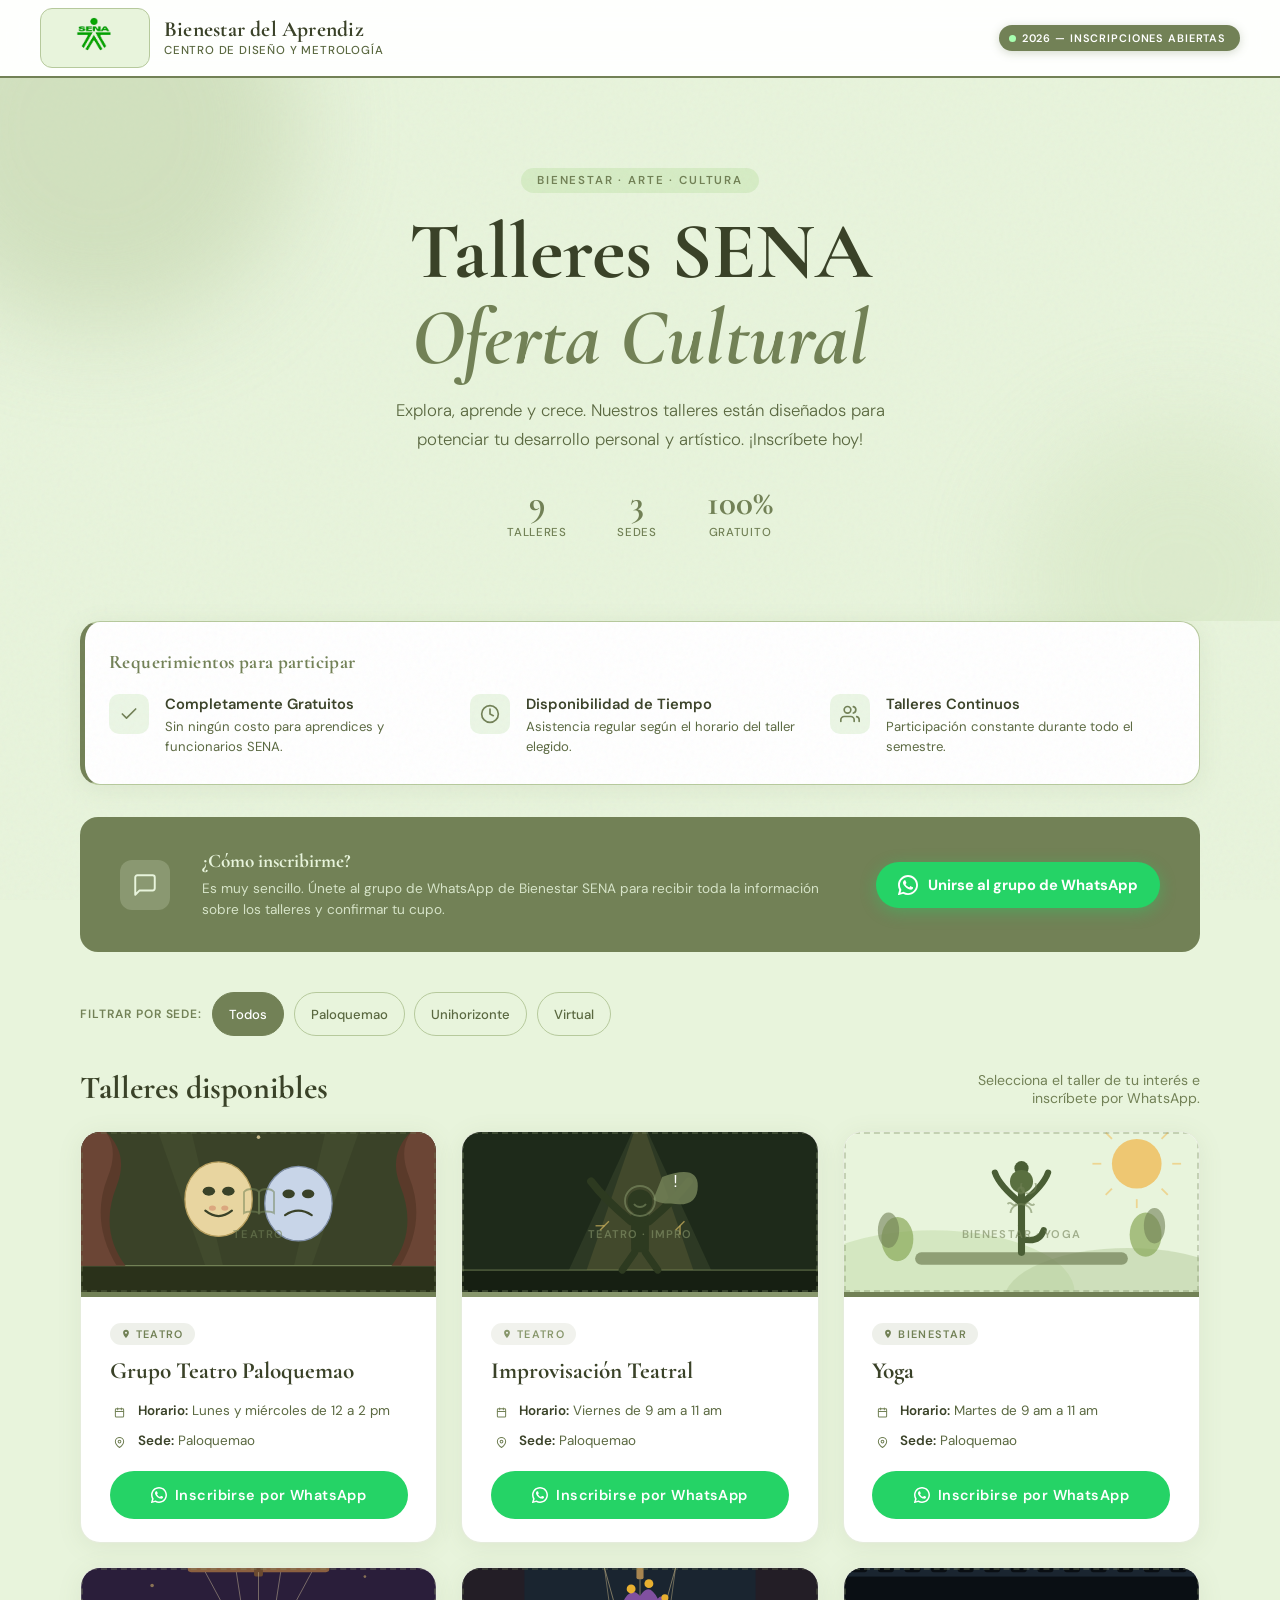
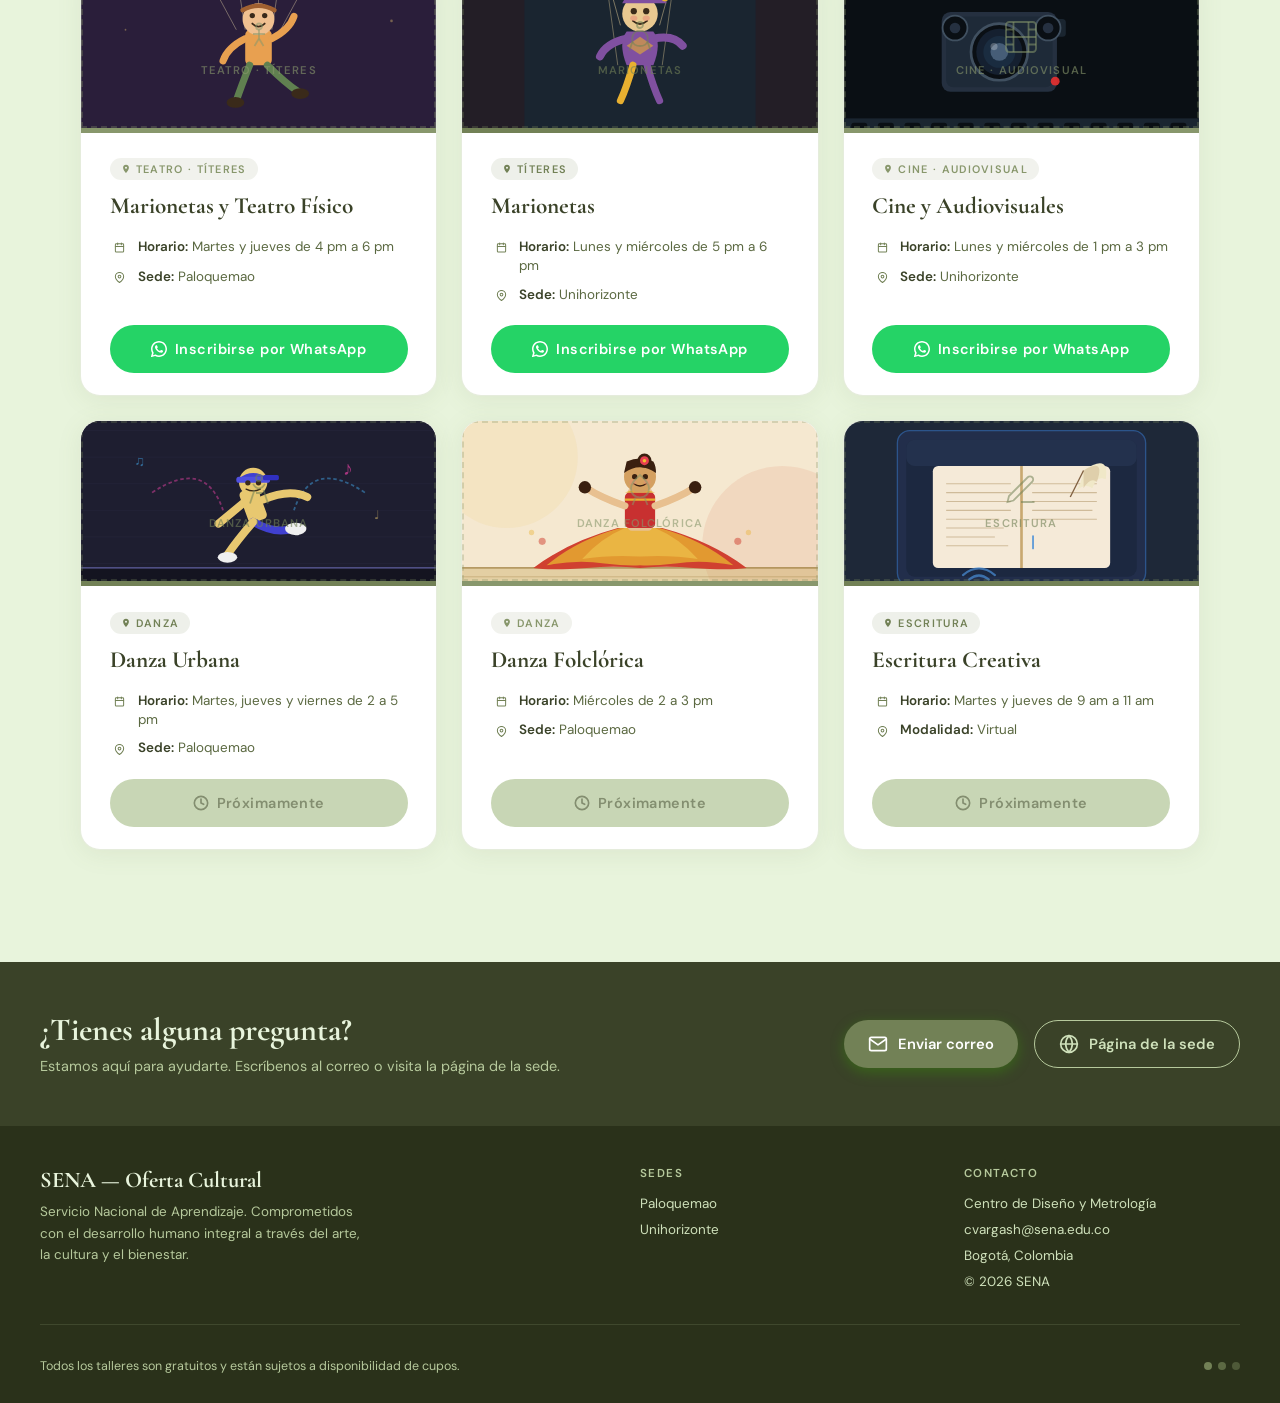
==== index.html @ ebd46719 "Renombrar a index para GitHub Pages" ====
<!DOCTYPE html>
<html lang="es">
<head>
  <meta charset="UTF-8" />
  <meta name="viewport" content="width=device-width, initial-scale=1.0" />
  <title>Talleres SENA — Oferta Cultural</title>
  <link rel="preconnect" href="https://fonts.googleapis.com" />
  <link rel="preconnect" href="https://fonts.gstatic.com" crossorigin />
  <link href="https://fonts.googleapis.com/css2?family=Cormorant+Garamond:ital,wght@0,400;0,600;0,700;1,400&family=DM+Sans:wght@300;400;500;600&display=swap" rel="stylesheet" />
  <link rel="stylesheet" href="Styless.css">
</head>
<body>

  <!-- ══════════════════════════════════════════════
       HEADER — Logo + Título institucional
       ══════════════════════════════════════════════ -->
  <header>
    <div class="header-inner">

      <!-- Marca institucional: logo + texto -->
      <div class="header-brand">
        <div class="logo-slot">
          <!-- Logo SENA: reemplaza el src con la ruta real de tu imagen -->
          <img src="/IMG/LOGOS SENA.png" alt="Logo SENA" class="logo-img" />
          <!-- Fallback si no carga la imagen -->
          <div class="logo-fallback" aria-hidden="true">
            <svg viewBox="0 0 40 40" fill="none" xmlns="http://www.w3.org/2000/svg">
              <circle cx="20" cy="20" r="18" fill="#728156" opacity="0.15"/>
              <path d="M10 26 Q15 14 20 20 Q25 26 30 14" stroke="#728156" stroke-width="2.5" stroke-linecap="round" fill="none"/>
              <circle cx="20" cy="12" r="3.5" fill="#728156"/>
            </svg>
          </div>
        </div>
        <div class="header-brand-text">
          <span class="header-brand-title">Bienestar del Aprendiz</span>
          <span class="header-brand-sub">Centro de Diseño y Metrología</span>
        </div>
      </div>

      <div class="header-badge">
        <span class="badge-dot"></span>
        2026 — Inscripciones abiertas
      </div>
    </div>
  </header>

  <!-- ══════════════════════════════════════════════
       HERO
       ══════════════════════════════════════════════ -->
  <section class="hero">
    <div class="hero-decoration a"></div>
    <div class="hero-decoration b"></div>
    <div class="hero-eyebrow">Bienestar · Arte · Cultura</div>
    <h1>Talleres SENA<br /><em>Oferta Cultural</em></h1>
    <p class="hero-sub">
      Explora, aprende y crece. Nuestros talleres están diseñados para potenciar tu desarrollo personal y artístico. ¡Inscríbete hoy!
    </p>
    <div class="hero-stats">
      <div class="hero-stat">
        <span class="num">9</span>
        <span class="label">Talleres</span>
      </div>
      <div class="hero-stat">
        <span class="num">3</span>
        <span class="label">Sedes</span>
      </div>
      <div class="hero-stat">
        <span class="num">100%</span>
        <span class="label">Gratuito</span>
      </div>
    </div>
  </section>

  <!-- ══════════════════════════════════════════════
       REQUERIMIENTOS
       ══════════════════════════════════════════════ -->
  <div class="requisitos-banner">
    <div class="requisitos-inner">
      <h3 class="requisitos-title">Requerimientos para participar</h3>
      <div class="requisitos-grid">
        <div class="requisito-item">
          <div class="requisito-icon">
            <svg viewBox="0 0 24 24" fill="none" stroke="currentColor" stroke-width="2" stroke-linecap="round" stroke-linejoin="round">
              <polyline points="20 6 9 17 4 12"/>
            </svg>
          </div>
          <div>
            <strong>Completamente Gratuitos</strong>
            <p>Sin ningún costo para aprendices y funcionarios SENA.</p>
          </div>
        </div>
        <div class="requisito-item">
          <div class="requisito-icon">
            <svg viewBox="0 0 24 24" fill="none" stroke="currentColor" stroke-width="2" stroke-linecap="round" stroke-linejoin="round">
              <circle cx="12" cy="12" r="10"/><polyline points="12 6 12 12 16 14"/>
            </svg>
          </div>
          <div>
            <strong>Disponibilidad de Tiempo</strong>
            <p>Asistencia regular según el horario del taller elegido.</p>
          </div>
        </div>
        <div class="requisito-item">
          <div class="requisito-icon">
            <svg viewBox="0 0 24 24" fill="none" stroke="currentColor" stroke-width="2" stroke-linecap="round" stroke-linejoin="round">
              <path d="M17 21v-2a4 4 0 0 0-4-4H5a4 4 0 0 0-4 4v2"/><circle cx="9" cy="7" r="4"/><path d="M23 21v-2a4 4 0 0 0-3-3.87"/><path d="M16 3.13a4 4 0 0 1 0 7.75"/>
            </svg>
          </div>
          <div>
            <strong>Talleres Continuos</strong>
            <p>Participación constante durante todo el semestre.</p>
          </div>
        </div>
      </div>
    </div>
  </div>

  <!-- ══════════════════════════════════════════════
       CÓMO INSCRIBIRSE — WhatsApp
       ══════════════════════════════════════════════ -->
  <div class="info-banner">
    <div class="info-banner-inner">
      <div class="info-banner-icon">
        <svg viewBox="0 0 24 24" fill="none" stroke="currentColor" stroke-width="1.8" stroke-linecap="round" stroke-linejoin="round">
          <path d="M21 15a2 2 0 0 1-2 2H7l-4 4V5a2 2 0 0 1 2-2h14a2 2 0 0 1 2 2z"/>
        </svg>
      </div>
      <div class="info-banner-text">
        <h3>¿Cómo inscribirme?</h3>
        <p>Es muy sencillo. Únete al grupo de WhatsApp de Bienestar SENA para recibir toda la información sobre los talleres y confirmar tu cupo.</p>
      </div>
      <a href="URL_WHATSAPP_GRUPO_AQUI"
         target="_blank"
         rel="noopener noreferrer"
         class="btn-whatsapp">
        <svg width="20" height="20" viewBox="0 0 24 24" fill="currentColor">
          <path d="M17.472 14.382c-.297-.149-1.758-.867-2.03-.967-.273-.099-.471-.148-.67.15-.197.297-.767.966-.94 1.164-.173.199-.347.223-.644.075-.297-.15-1.255-.463-2.39-1.475-.883-.788-1.48-1.761-1.653-2.059-.173-.297-.018-.458.13-.606.134-.133.298-.347.446-.52.149-.174.198-.298.298-.497.099-.198.05-.371-.025-.52-.075-.149-.669-1.612-.916-2.207-.242-.579-.487-.5-.669-.51-.173-.008-.371-.01-.57-.01-.198 0-.52.074-.792.372-.272.297-1.04 1.016-1.04 2.479 0 1.462 1.065 2.875 1.213 3.074.149.198 2.096 3.2 5.077 4.487.709.306 1.262.489 1.694.625.712.227 1.36.195 1.871.118.571-.085 1.758-.719 2.006-1.413.248-.694.248-1.289.173-1.413-.074-.124-.272-.198-.57-.347z"/>
          <path d="M12 0C5.373 0 0 5.373 0 12c0 2.127.558 4.126 1.532 5.859L.057 23.03a.75.75 0 0 0 .914.914l5.17-1.475A11.943 11.943 0 0 0 12 24c6.627 0 12-5.373 12-12S18.627 0 12 0zm0 21.75a9.713 9.713 0 0 1-4.951-1.355l-.355-.212-3.677 1.05 1.068-3.565-.232-.367A9.718 9.718 0 0 1 2.25 12C2.25 6.615 6.615 2.25 12 2.25S21.75 6.615 21.75 12 17.385 21.75 12 21.75z"/>
        </svg>
        Unirse al grupo de WhatsApp
      </a>
    </div>
  </div>

  <!-- ══════════════════════════════════════════════
       FILTROS — Solo 2 sedes
       ══════════════════════════════════════════════ -->
  <div class="filter-bar">
    <span class="filter-label">Filtrar por sede:</span>
    <button class="filter-btn active" data-filter="all">Todos</button>
    <button class="filter-btn" data-filter="paloquemao">Paloquemao</button>
    <button class="filter-btn" data-filter="unihorizonte">Unihorizonte</button>
    <button class="filter-btn" data-filter="virtual">Virtual</button>
  </div>

  <!-- ══════════════════════════════════════════════
       ENCABEZADO SECCIÓN
       ══════════════════════════════════════════════ -->
  <div class="section-header">
    <h2>Talleres disponibles</h2>
    <p>Selecciona el taller de tu interés e inscríbete por WhatsApp.</p>
  </div>

  <!-- ══════════════════════════════════════════════
       TARJETAS DE TALLERES
       ══════════════════════════════════════════════ -->
  <main class="main-content">
    <div class="cards-grid" id="cardsGrid">

      <!-- ── Card 1: Grupo Teatro Paloquemao ── -->
      <article class="card" data-sede="paloquemao" style="--card-color: #728156">
        <div class="card-image-slot">
          <img src="[data-uri]" alt="Teatro Paloquemao" class="card-img" />
          <!-- Reemplaza src="" con la ruta de tu imagen alusiva al teatro -->
          <div class="card-image-placeholder">
            <svg viewBox="0 0 24 24" fill="none" stroke="currentColor" stroke-width="1.5"><path d="M2 6s1.5-2 5-2 5 2 5 2v14s-1.5-1-5-1-5 1-5 1V6z"/><path d="M12 6s1.5-2 5-2 5 2 5 2v14s-1.5-1-5-1-5 1-5 1V6z"/></svg>
            <span>Teatro</span>
          </div>
        </div>
        <div class="card-accent"></div>
        <div class="card-body">
          <div class="card-category">
            <svg width="10" height="10" viewBox="0 0 24 24" fill="currentColor"><path d="M12 2C8 2 5 5 5 9c0 5 7 13 7 13s7-8 7-13c0-4-3-7-7-7zm0 9.5a2.5 2.5 0 1 1 0-5 2.5 2.5 0 0 1 0 5z"/></svg>
            Teatro
          </div>
          <h2>Grupo Teatro Paloquemao</h2>
          <div class="card-meta">
            <div class="meta-row">
              <div class="meta-icon"><svg viewBox="0 0 24 24"><rect x="3" y="4" width="18" height="18" rx="2"/><line x1="16" y1="2" x2="16" y2="6"/><line x1="8" y1="2" x2="8" y2="6"/><line x1="3" y1="10" x2="21" y2="10"/></svg></div>
              <span><span class="meta-label">Horario:</span>Lunes y miércoles de 12 a 2 pm</span>
            </div>
            <div class="meta-row">
              <div class="meta-icon"><svg viewBox="0 0 24 24"><path d="M21 10c0 7-9 13-9 13S3 17 3 10a9 9 0 0 1 18 0z"/><circle cx="12" cy="10" r="3"/></svg></div>
              <span><span class="meta-label">Sede:</span>Paloquemao</span>
            </div>
          </div>
          <a href="https://chat.whatsapp.com/JlCkML2D0o8ESwYIMf7yhe?mode=gi_t" target="_blank" rel="noopener noreferrer" class="btn-inscripcion btn-wa">
            <svg width="16" height="16" viewBox="0 0 24 24" fill="currentColor"><path d="M17.472 14.382c-.297-.149-1.758-.867-2.03-.967-.273-.099-.471-.148-.67.15-.197.297-.767.966-.94 1.164-.173.199-.347.223-.644.075-.297-.15-1.255-.463-2.39-1.475-.883-.788-1.48-1.761-1.653-2.059-.173-.297-.018-.458.13-.606.134-.133.298-.347.446-.52.149-.174.198-.298.298-.497.099-.198.05-.371-.025-.52-.075-.149-.669-1.612-.916-2.207-.242-.579-.487-.5-.669-.51-.173-.008-.371-.01-.57-.01-.198 0-.52.074-.792.372-.272.297-1.04 1.016-1.04 2.479 0 1.462 1.065 2.875 1.213 3.074.149.198 2.096 3.2 5.077 4.487.709.306 1.262.489 1.694.625.712.227 1.36.195 1.871.118.571-.085 1.758-.719 2.006-1.413.248-.694.248-1.289.173-1.413-.074-.124-.272-.198-.57-.347z"/><path d="M12 0C5.373 0 0 5.373 0 12c0 2.127.558 4.126 1.532 5.859L.057 23.03a.75.75 0 0 0 .914.914l5.17-1.475A11.943 11.943 0 0 0 12 24c6.627 0 12-5.373 12-12S18.627 0 12 0zm0 21.75a9.713 9.713 0 0 1-4.951-1.355l-.355-.212-3.677 1.05 1.068-3.565-.232-.367A9.718 9.718 0 0 1 2.25 12C2.25 6.615 6.615 2.25 12 2.25S21.75 6.615 21.75 12 17.385 21.75 12 21.75z"/></svg>
            Inscribirse por WhatsApp
          </a>
        </div>
      </article>

      <!-- ── Card 2: Improvisación Teatral ── -->
      <article class="card" data-sede="paloquemao" style="--card-color: #88976C">
        <div class="card-image-slot">
          <img src="[data-uri]" alt="Improvisación Teatral" class="card-img" />
          <div class="card-image-placeholder">
            <svg viewBox="0 0 24 24" fill="none" stroke="currentColor" stroke-width="1.5"><circle cx="12" cy="12" r="10"/><path d="M8 14s1.5 2 4 2 4-2 4-2"/><line x1="9" y1="9" x2="9.01" y2="9"/><line x1="15" y1="9" x2="15.01" y2="9"/></svg>
            <span>Teatro · Impro</span>
          </div>
        </div>
        <div class="card-accent"></div>
        <div class="card-body">
          <div class="card-category">
            <svg width="10" height="10" viewBox="0 0 24 24" fill="currentColor"><path d="M12 2C8 2 5 5 5 9c0 5 7 13 7 13s7-8 7-13c0-4-3-7-7-7zm0 9.5a2.5 2.5 0 1 1 0-5 2.5 2.5 0 0 1 0 5z"/></svg>
            Teatro
          </div>
          <h2>Improvisación Teatral</h2>
          <div class="card-meta">
            <div class="meta-row">
              <div class="meta-icon"><svg viewBox="0 0 24 24"><rect x="3" y="4" width="18" height="18" rx="2"/><line x1="16" y1="2" x2="16" y2="6"/><line x1="8" y1="2" x2="8" y2="6"/><line x1="3" y1="10" x2="21" y2="10"/></svg></div>
              <span><span class="meta-label">Horario:</span>Viernes de 9 am a 11 am</span>
            </div>
            <div class="meta-row">
              <div class="meta-icon"><svg viewBox="0 0 24 24"><path d="M21 10c0 7-9 13-9 13S3 17 3 10a9 9 0 0 1 18 0z"/><circle cx="12" cy="10" r="3"/></svg></div>
              <span><span class="meta-label">Sede:</span>Paloquemao</span>
            </div>
          </div>
          <a href="https://chat.whatsapp.com/LcFBjaaHYuKAzRbaDB5GQq?mode=gi_t" target="_blank" rel="noopener noreferrer" class="btn-inscripcion btn-wa">
            <svg width="16" height="16" viewBox="0 0 24 24" fill="currentColor"><path d="M17.472 14.382c-.297-.149-1.758-.867-2.03-.967-.273-.099-.471-.148-.67.15-.197.297-.767.966-.94 1.164-.173.199-.347.223-.644.075-.297-.15-1.255-.463-2.39-1.475-.883-.788-1.48-1.761-1.653-2.059-.173-.297-.018-.458.13-.606.134-.133.298-.347.446-.52.149-.174.198-.298.298-.497.099-.198.05-.371-.025-.52-.075-.149-.669-1.612-.916-2.207-.242-.579-.487-.5-.669-.51-.173-.008-.371-.01-.57-.01-.198 0-.52.074-.792.372-.272.297-1.04 1.016-1.04 2.479 0 1.462 1.065 2.875 1.213 3.074.149.198 2.096 3.2 5.077 4.487.709.306 1.262.489 1.694.625.712.227 1.36.195 1.871.118.571-.085 1.758-.719 2.006-1.413.248-.694.248-1.289.173-1.413-.074-.124-.272-.198-.57-.347z"/><path d="M12 0C5.373 0 0 5.373 0 12c0 2.127.558 4.126 1.532 5.859L.057 23.03a.75.75 0 0 0 .914.914l5.17-1.475A11.943 11.943 0 0 0 12 24c6.627 0 12-5.373 12-12S18.627 0 12 0zm0 21.75a9.713 9.713 0 0 1-4.951-1.355l-.355-.212-3.677 1.05 1.068-3.565-.232-.367A9.718 9.718 0 0 1 2.25 12C2.25 6.615 6.615 2.25 12 2.25S21.75 6.615 21.75 12 17.385 21.75 12 21.75z"/></svg>
            Inscribirse por WhatsApp
          </a>
        </div>
      </article>

      <!-- ── Card 3: Yoga ── -->
      <article class="card" data-sede="paloquemao" style="--card-color: #728156">
        <div class="card-image-slot">
          <img src="[data-uri]" alt="Yoga" class="card-img" />
          <div class="card-image-placeholder">
            <svg viewBox="0 0 24 24" fill="none" stroke="currentColor" stroke-width="1.5"><path d="M12 2a5 5 0 1 0 0-0.001"/><circle cx="12" cy="5" r="2"/><path d="M5 20c0-3 3-6 7-6s7 3 7 6"/><path d="M3 14c1-1 2-1 3 0s2 1 3 0"/><path d="M15 14c1-1 2-1 3 0s2 1 3 0"/></svg>
            <span>Bienestar · Yoga</span>
          </div>
        </div>
        <div class="card-accent"></div>
        <div class="card-body">
          <div class="card-category">
            <svg width="10" height="10" viewBox="0 0 24 24" fill="currentColor"><path d="M12 2C8 2 5 5 5 9c0 5 7 13 7 13s7-8 7-13c0-4-3-7-7-7zm0 9.5a2.5 2.5 0 1 1 0-5 2.5 2.5 0 0 1 0 5z"/></svg>
            Bienestar
          </div>
          <h2>Yoga</h2>
          <div class="card-meta">
            <div class="meta-row">
              <div class="meta-icon"><svg viewBox="0 0 24 24"><rect x="3" y="4" width="18" height="18" rx="2"/><line x1="16" y1="2" x2="16" y2="6"/><line x1="8" y1="2" x2="8" y2="6"/><line x1="3" y1="10" x2="21" y2="10"/></svg></div>
              <span><span class="meta-label">Horario:</span>Martes de 9 am a 11 am</span>
            </div>
            <div class="meta-row">
              <div class="meta-icon"><svg viewBox="0 0 24 24"><path d="M21 10c0 7-9 13-9 13S3 17 3 10a9 9 0 0 1 18 0z"/><circle cx="12" cy="10" r="3"/></svg></div>
              <span><span class="meta-label">Sede:</span>Paloquemao</span>
            </div>
          </div>
          <a href="https://chat.whatsapp.com/L3aNUCYH1X59o9L7ZJhO9Q?mode=gi_t" target="_blank" rel="noopener noreferrer" class="btn-inscripcion btn-wa">
            <svg width="16" height="16" viewBox="0 0 24 24" fill="currentColor"><path d="M17.472 14.382c-.297-.149-1.758-.867-2.03-.967-.273-.099-.471-.148-.67.15-.197.297-.767.966-.94 1.164-.173.199-.347.223-.644.075-.297-.15-1.255-.463-2.39-1.475-.883-.788-1.48-1.761-1.653-2.059-.173-.297-.018-.458.13-.606.134-.133.298-.347.446-.52.149-.174.198-.298.298-.497.099-.198.05-.371-.025-.52-.075-.149-.669-1.612-.916-2.207-.242-.579-.487-.5-.669-.51-.173-.008-.371-.01-.57-.01-.198 0-.52.074-.792.372-.272.297-1.04 1.016-1.04 2.479 0 1.462 1.065 2.875 1.213 3.074.149.198 2.096 3.2 5.077 4.487.709.306 1.262.489 1.694.625.712.227 1.36.195 1.871.118.571-.085 1.758-.719 2.006-1.413.248-.694.248-1.289.173-1.413-.074-.124-.272-.198-.57-.347z"/><path d="M12 0C5.373 0 0 5.373 0 12c0 2.127.558 4.126 1.532 5.859L.057 23.03a.75.75 0 0 0 .914.914l5.17-1.475A11.943 11.943 0 0 0 12 24c6.627 0 12-5.373 12-12S18.627 0 12 0zm0 21.75a9.713 9.713 0 0 1-4.951-1.355l-.355-.212-3.677 1.05 1.068-3.565-.232-.367A9.718 9.718 0 0 1 2.25 12C2.25 6.615 6.615 2.25 12 2.25S21.75 6.615 21.75 12 17.385 21.75 12 21.75z"/></svg>
            Inscribirse por WhatsApp
          </a>
        </div>
      </article>

      <!-- ── Card 4: Marionetas y Teatro Físico ── -->
      <article class="card" data-sede="paloquemao" style="--card-color: #88976C">
        <div class="card-image-slot">
          <img src="[data-uri]" alt="Marionetas y Teatro Físico" class="card-img" />
          <div class="card-image-placeholder">
            <svg viewBox="0 0 24 24" fill="none" stroke="currentColor" stroke-width="1.5"><circle cx="12" cy="5" r="2"/><line x1="12" y1="7" x2="12" y2="13"/><line x1="8" y1="10" x2="16" y2="10"/><line x1="12" y1="13" x2="9" y2="18"/><line x1="12" y1="13" x2="15" y2="18"/></svg>
            <span>Teatro · Títeres</span>
          </div>
        </div>
        <div class="card-accent"></div>
        <div class="card-body">
          <div class="card-category">
            <svg width="10" height="10" viewBox="0 0 24 24" fill="currentColor"><path d="M12 2C8 2 5 5 5 9c0 5 7 13 7 13s7-8 7-13c0-4-3-7-7-7zm0 9.5a2.5 2.5 0 1 1 0-5 2.5 2.5 0 0 1 0 5z"/></svg>
            Teatro · Títeres
          </div>
          <h2>Marionetas y Teatro Físico</h2>
          <div class="card-meta">
            <div class="meta-row">
              <div class="meta-icon"><svg viewBox="0 0 24 24"><rect x="3" y="4" width="18" height="18" rx="2"/><line x1="16" y1="2" x2="16" y2="6"/><line x1="8" y1="2" x2="8" y2="6"/><line x1="3" y1="10" x2="21" y2="10"/></svg></div>
              <span><span class="meta-label">Horario:</span>Martes y jueves de 4 pm a 6 pm</span>
            </div>
            <div class="meta-row">
              <div class="meta-icon"><svg viewBox="0 0 24 24"><path d="M21 10c0 7-9 13-9 13S3 17 3 10a9 9 0 0 1 18 0z"/><circle cx="12" cy="10" r="3"/></svg></div>
              <span><span class="meta-label">Sede:</span>Paloquemao</span>
            </div>
          </div>
          <a href="https://chat.whatsapp.com/Bjo0dRyTV6SGrJjRtiS3H3?mode=gi_t" target="_blank" rel="noopener noreferrer" class="btn-inscripcion btn-wa">
            <svg width="16" height="16" viewBox="0 0 24 24" fill="currentColor"><path d="M17.472 14.382c-.297-.149-1.758-.867-2.03-.967-.273-.099-.471-.148-.67.15-.197.297-.767.966-.94 1.164-.173.199-.347.223-.644.075-.297-.15-1.255-.463-2.39-1.475-.883-.788-1.48-1.761-1.653-2.059-.173-.297-.018-.458.13-.606.134-.133.298-.347.446-.52.149-.174.198-.298.298-.497.099-.198.05-.371-.025-.52-.075-.149-.669-1.612-.916-2.207-.242-.579-.487-.5-.669-.51-.173-.008-.371-.01-.57-.01-.198 0-.52.074-.792.372-.272.297-1.04 1.016-1.04 2.479 0 1.462 1.065 2.875 1.213 3.074.149.198 2.096 3.2 5.077 4.487.709.306 1.262.489 1.694.625.712.227 1.36.195 1.871.118.571-.085 1.758-.719 2.006-1.413.248-.694.248-1.289.173-1.413-.074-.124-.272-.198-.57-.347z"/><path d="M12 0C5.373 0 0 5.373 0 12c0 2.127.558 4.126 1.532 5.859L.057 23.03a.75.75 0 0 0 .914.914l5.17-1.475A11.943 11.943 0 0 0 12 24c6.627 0 12-5.373 12-12S18.627 0 12 0zm0 21.75a9.713 9.713 0 0 1-4.951-1.355l-.355-.212-3.677 1.05 1.068-3.565-.232-.367A9.718 9.718 0 0 1 2.25 12C2.25 6.615 6.615 2.25 12 2.25S21.75 6.615 21.75 12 17.385 21.75 12 21.75z"/></svg>
            Inscribirse por WhatsApp
          </a>
        </div>
      </article>

      <!-- ── Card 5: Marionetas ── -->
      <article class="card" data-sede="unihorizonte" style="--card-color: #728156">
        <div class="card-image-slot">
          <img src="[data-uri]" alt="Marionetas" class="card-img" />
          <div class="card-image-placeholder">
            <svg viewBox="0 0 24 24" fill="none" stroke="currentColor" stroke-width="1.5"><circle cx="12" cy="4" r="2"/><path d="M10 8 Q6 10 7 15 Q8 18 12 18 Q16 18 17 15 Q18 10 14 8 Z"/><line x1="7" y1="15" x2="5" y2="21"/><line x1="17" y1="15" x2="19" y2="21"/></svg>
            <span>Marionetas</span>
          </div>
        </div>
        <div class="card-accent"></div>
        <div class="card-body">
          <div class="card-category">
            <svg width="10" height="10" viewBox="0 0 24 24" fill="currentColor"><path d="M12 2C8 2 5 5 5 9c0 5 7 13 7 13s7-8 7-13c0-4-3-7-7-7zm0 9.5a2.5 2.5 0 1 1 0-5 2.5 2.5 0 0 1 0 5z"/></svg>
            Títeres
          </div>
          <h2>Marionetas</h2>
          <div class="card-meta">
            <div class="meta-row">
              <div class="meta-icon"><svg viewBox="0 0 24 24"><rect x="3" y="4" width="18" height="18" rx="2"/><line x1="16" y1="2" x2="16" y2="6"/><line x1="8" y1="2" x2="8" y2="6"/><line x1="3" y1="10" x2="21" y2="10"/></svg></div>
              <span><span class="meta-label">Horario:</span>Lunes y miércoles de 5 pm a 6 pm</span>
            </div>
            <div class="meta-row">
              <div class="meta-icon"><svg viewBox="0 0 24 24"><path d="M21 10c0 7-9 13-9 13S3 17 3 10a9 9 0 0 1 18 0z"/><circle cx="12" cy="10" r="3"/></svg></div>
              <span><span class="meta-label">Sede:</span>Unihorizonte</span>
            </div>
          </div>
          <a href="https://chat.whatsapp.com/G9GgIQqdK1IIKQjaa1cJ1Z?mode=gi_t" target="_blank" rel="noopener noreferrer" class="btn-inscripcion btn-wa">
            <svg width="16" height="16" viewBox="0 0 24 24" fill="currentColor"><path d="M17.472 14.382c-.297-.149-1.758-.867-2.03-.967-.273-.099-.471-.148-.67.15-.197.297-.767.966-.94 1.164-.173.199-.347.223-.644.075-.297-.15-1.255-.463-2.39-1.475-.883-.788-1.48-1.761-1.653-2.059-.173-.297-.018-.458.13-.606.134-.133.298-.347.446-.52.149-.174.198-.298.298-.497.099-.198.05-.371-.025-.52-.075-.149-.669-1.612-.916-2.207-.242-.579-.487-.5-.669-.51-.173-.008-.371-.01-.57-.01-.198 0-.52.074-.792.372-.272.297-1.04 1.016-1.04 2.479 0 1.462 1.065 2.875 1.213 3.074.149.198 2.096 3.2 5.077 4.487.709.306 1.262.489 1.694.625.712.227 1.36.195 1.871.118.571-.085 1.758-.719 2.006-1.413.248-.694.248-1.289.173-1.413-.074-.124-.272-.198-.57-.347z"/><path d="M12 0C5.373 0 0 5.373 0 12c0 2.127.558 4.126 1.532 5.859L.057 23.03a.75.75 0 0 0 .914.914l5.17-1.475A11.943 11.943 0 0 0 12 24c6.627 0 12-5.373 12-12S18.627 0 12 0zm0 21.75a9.713 9.713 0 0 1-4.951-1.355l-.355-.212-3.677 1.05 1.068-3.565-.232-.367A9.718 9.718 0 0 1 2.25 12C2.25 6.615 6.615 2.25 12 2.25S21.75 6.615 21.75 12 17.385 21.75 12 21.75z"/></svg>
            Inscribirse por WhatsApp
          </a>
        </div>
      </article>

      <!-- ── Card 6: Cine y Audiovisuales ── -->
      <article class="card" data-sede="unihorizonte" style="--card-color: #88976C">
        <div class="card-image-slot">
          <img src="[data-uri]" alt="Cine y Audiovisuales" class="card-img" />
          <div class="card-image-placeholder">
            <svg viewBox="0 0 24 24" fill="none" stroke="currentColor" stroke-width="1.5"><rect x="2" y="2" width="20" height="20" rx="2.18"/><line x1="7" y1="2" x2="7" y2="22"/><line x1="17" y1="2" x2="17" y2="22"/><line x1="2" y1="12" x2="22" y2="12"/><line x1="2" y1="7" x2="7" y2="7"/><line x1="2" y1="17" x2="7" y2="17"/><line x1="17" y1="17" x2="22" y2="17"/><line x1="17" y1="7" x2="22" y2="7"/></svg>
            <span>Cine · Audiovisual</span>
          </div>
        </div>
        <div class="card-accent"></div>
        <div class="card-body">
          <div class="card-category">
            <svg width="10" height="10" viewBox="0 0 24 24" fill="currentColor"><path d="M12 2C8 2 5 5 5 9c0 5 7 13 7 13s7-8 7-13c0-4-3-7-7-7zm0 9.5a2.5 2.5 0 1 1 0-5 2.5 2.5 0 0 1 0 5z"/></svg>
            Cine · Audiovisual
          </div>
          <h2>Cine y Audiovisuales</h2>
          <div class="card-meta">
            <div class="meta-row">
              <div class="meta-icon"><svg viewBox="0 0 24 24"><rect x="3" y="4" width="18" height="18" rx="2"/><line x1="16" y1="2" x2="16" y2="6"/><line x1="8" y1="2" x2="8" y2="6"/><line x1="3" y1="10" x2="21" y2="10"/></svg></div>
              <span><span class="meta-label">Horario:</span>Lunes y miércoles de 1 pm a 3 pm</span>
            </div>
            <div class="meta-row">
              <div class="meta-icon"><svg viewBox="0 0 24 24"><path d="M21 10c0 7-9 13-9 13S3 17 3 10a9 9 0 0 1 18 0z"/><circle cx="12" cy="10" r="3"/></svg></div>
              <span><span class="meta-label">Sede:</span>Unihorizonte</span>
            </div>
          </div>
          <a href="https://chat.whatsapp.com/LLZ66wgDsi6Boo2Jr4Zyiq?mode=gi_t" target="_blank" rel="noopener noreferrer" class="btn-inscripcion btn-wa">
            <svg width="16" height="16" viewBox="0 0 24 24" fill="currentColor"><path d="M17.472 14.382c-.297-.149-1.758-.867-2.03-.967-.273-.099-.471-.148-.67.15-.197.297-.767.966-.94 1.164-.173.199-.347.223-.644.075-.297-.15-1.255-.463-2.39-1.475-.883-.788-1.48-1.761-1.653-2.059-.173-.297-.018-.458.13-.606.134-.133.298-.347.446-.52.149-.174.198-.298.298-.497.099-.198.05-.371-.025-.52-.075-.149-.669-1.612-.916-2.207-.242-.579-.487-.5-.669-.51-.173-.008-.371-.01-.57-.01-.198 0-.52.074-.792.372-.272.297-1.04 1.016-1.04 2.479 0 1.462 1.065 2.875 1.213 3.074.149.198 2.096 3.2 5.077 4.487.709.306 1.262.489 1.694.625.712.227 1.36.195 1.871.118.571-.085 1.758-.719 2.006-1.413.248-.694.248-1.289.173-1.413-.074-.124-.272-.198-.57-.347z"/><path d="M12 0C5.373 0 0 5.373 0 12c0 2.127.558 4.126 1.532 5.859L.057 23.03a.75.75 0 0 0 .914.914l5.17-1.475A11.943 11.943 0 0 0 12 24c6.627 0 12-5.373 12-12S18.627 0 12 0zm0 21.75a9.713 9.713 0 0 1-4.951-1.355l-.355-.212-3.677 1.05 1.068-3.565-.232-.367A9.718 9.718 0 0 1 2.25 12C2.25 6.615 6.615 2.25 12 2.25S21.75 6.615 21.75 12 17.385 21.75 12 21.75z"/></svg>
            Inscribirse por WhatsApp
          </a>
        </div>
      </article>

      <!-- ── Card 7: Danza Urbana ── -->
      <article class="card" data-sede="paloquemao" style="--card-color: #728156">
        <div class="card-image-slot">
          <img src="[data-uri]" alt="Danza Urbana" class="card-img" />
          <div class="card-image-placeholder">
            <svg viewBox="0 0 24 24" fill="none" stroke="currentColor" stroke-width="1.5"><circle cx="12" cy="4" r="2"/><path d="M9 12 L6 21"/><path d="M15 12 L18 21"/><path d="M8 8 Q12 14 16 8"/><path d="M10 14 L14 14"/></svg>
            <span>Danza Urbana</span>
          </div>
        </div>
        <div class="card-accent"></div>
        <div class="card-body">
          <div class="card-category">
            <svg width="10" height="10" viewBox="0 0 24 24" fill="currentColor"><path d="M12 2C8 2 5 5 5 9c0 5 7 13 7 13s7-8 7-13c0-4-3-7-7-7zm0 9.5a2.5 2.5 0 1 1 0-5 2.5 2.5 0 0 1 0 5z"/></svg>
            Danza
          </div>
          <h2>Danza Urbana</h2>
          <div class="card-meta">
            <div class="meta-row">
              <div class="meta-icon"><svg viewBox="0 0 24 24"><rect x="3" y="4" width="18" height="18" rx="2"/><line x1="16" y1="2" x2="16" y2="6"/><line x1="8" y1="2" x2="8" y2="6"/><line x1="3" y1="10" x2="21" y2="10"/></svg></div>
              <span><span class="meta-label">Horario:</span>Martes, jueves y viernes de 2 a 5 pm</span>
            </div>
            <div class="meta-row">
              <div class="meta-icon"><svg viewBox="0 0 24 24"><path d="M21 10c0 7-9 13-9 13S3 17 3 10a9 9 0 0 1 18 0z"/><circle cx="12" cy="10" r="3"/></svg></div>
              <span><span class="meta-label">Sede:</span>Paloquemao</span>
            </div>
          </div>
          <button class="btn-inscripcion btn-pending" disabled>
            <svg width="16" height="16" viewBox="0 0 24 24" fill="none" stroke="currentColor" stroke-width="2.5" stroke-linecap="round" stroke-linejoin="round"><circle cx="12" cy="12" r="10"/><polyline points="12 6 12 12 16 14"/></svg>
            Próximamente
          </button>
        </div>
      </article>

      <!-- ── Card 8: Danza Folclórica ── -->
      <article class="card" data-sede="paloquemao" style="--card-color: #88976C">
        <div class="card-image-slot">
          <img src="[data-uri]" alt="Danza Folclórica" class="card-img" />
          <div class="card-image-placeholder">
            <svg viewBox="0 0 24 24" fill="none" stroke="currentColor" stroke-width="1.5"><path d="M12 2 C9 5 6 7 6 11 C6 15 9 17 12 17 C15 17 18 15 18 11 C18 7 15 5 12 2 Z"/><path d="M9 17 L7 22"/><path d="M15 17 L17 22"/></svg>
            <span>Danza Folclórica</span>
          </div>
        </div>
        <div class="card-accent"></div>
        <div class="card-body">
          <div class="card-category">
            <svg width="10" height="10" viewBox="0 0 24 24" fill="currentColor"><path d="M12 2C8 2 5 5 5 9c0 5 7 13 7 13s7-8 7-13c0-4-3-7-7-7zm0 9.5a2.5 2.5 0 1 1 0-5 2.5 2.5 0 0 1 0 5z"/></svg>
            Danza
          </div>
          <h2>Danza Folclórica</h2>
          <div class="card-meta">
            <div class="meta-row">
              <div class="meta-icon"><svg viewBox="0 0 24 24"><rect x="3" y="4" width="18" height="18" rx="2"/><line x1="16" y1="2" x2="16" y2="6"/><line x1="8" y1="2" x2="8" y2="6"/><line x1="3" y1="10" x2="21" y2="10"/></svg></div>
              <span><span class="meta-label">Horario:</span>Miércoles de 2 a 3 pm</span>
            </div>
            <div class="meta-row">
              <div class="meta-icon"><svg viewBox="0 0 24 24"><path d="M21 10c0 7-9 13-9 13S3 17 3 10a9 9 0 0 1 18 0z"/><circle cx="12" cy="10" r="3"/></svg></div>
              <span><span class="meta-label">Sede:</span>Paloquemao</span>
            </div>
          </div>
          <button class="btn-inscripcion btn-pending" disabled>
            <svg width="16" height="16" viewBox="0 0 24 24" fill="none" stroke="currentColor" stroke-width="2.5" stroke-linecap="round" stroke-linejoin="round"><circle cx="12" cy="12" r="10"/><polyline points="12 6 12 12 16 14"/></svg>
            Próximamente
          </button>
        </div>
      </article>

            <!-- ── Card 9: Escritura Creativa ── -->
      <article class="card" data-sede="virtual" style="--card-color: #728156">
        <div class="card-image-slot">
          <img src="[data-uri]" alt="Escritura Creativa" class="card-img" />
          <div class="card-image-placeholder">
            <svg viewBox="0 0 24 24" fill="none" stroke="currentColor" stroke-width="1.5"><path d="M12 20h9"/><path d="M16.5 3.5a2.121 2.121 0 0 1 3 3L7 19l-4 1 1-4L16.5 3.5z"/></svg>
            <span>Escritura</span>
          </div>
        </div>
        <div class="card-accent"></div>
        <div class="card-body">
          <div class="card-category">
            <svg width="10" height="10" viewBox="0 0 24 24" fill="currentColor"><path d="M12 2C8 2 5 5 5 9c0 5 7 13 7 13s7-8 7-13c0-4-3-7-7-7zm0 9.5a2.5 2.5 0 1 1 0-5 2.5 2.5 0 0 1 0 5z"/></svg>
            Escritura
          </div>
          <h2>Escritura Creativa</h2>
          <div class="card-meta">
            <div class="meta-row">
              <div class="meta-icon"><svg viewBox="0 0 24 24"><rect x="3" y="4" width="18" height="18" rx="2"/><line x1="16" y1="2" x2="16" y2="6"/><line x1="8" y1="2" x2="8" y2="6"/><line x1="3" y1="10" x2="21" y2="10"/></svg></div>
              <span><span class="meta-label">Horario:</span>Martes y jueves de 9 am a 11 am</span>
            </div>
            <div class="meta-row">
              <div class="meta-icon"><svg viewBox="0 0 24 24"><path d="M21 10c0 7-9 13-9 13S3 17 3 10a9 9 0 0 1 18 0z"/><circle cx="12" cy="10" r="3"/></svg></div>
              <span><span class="meta-label">Modalidad:</span>Virtual</span>
            </div>
          </div>
          <button class="btn-inscripcion btn-pending" disabled>
            <svg width="16" height="16" viewBox="0 0 24 24" fill="none" stroke="currentColor" stroke-width="2.5" stroke-linecap="round" stroke-linejoin="round"><circle cx="12" cy="12" r="10"/><polyline points="12 6 12 12 16 14"/></svg>
            Próximamente
          </button>
        </div>
      </article>

    </div><!-- /.cards-grid -->
  </main>

  <!-- ══════════════════════════════════════════════
       SECCIÓN DE CONTACTO
       ══════════════════════════════════════════════ -->
  <section class="contacto-section">
    <div class="contacto-inner">
      <div class="contacto-text">
        <h2>¿Tienes alguna pregunta?</h2>
        <p>Estamos aquí para ayudarte. Escríbenos al correo o visita la página de la sede.</p>
      </div>
      <div class="contacto-acciones">
        <a href="mailto:cvargash@sena.edu.co?subject=Consulta%20Oferta%20Cultural%20SENA"
           class="btn-contacto btn-email">
          <svg width="20" height="20" viewBox="0 0 24 24" fill="none" stroke="currentColor" stroke-width="2" stroke-linecap="round" stroke-linejoin="round">
            <path d="M4 4h16c1.1 0 2 .9 2 2v12c0 1.1-.9 2-2 2H4c-1.1 0-2-.9-2-2V6c0-1.1.9-2 2-2z"/>
            <polyline points="22,6 12,13 2,6"/>
          </svg>
          Enviar correo
        </a>
        <a href="https://disenometrologia.blogspot.com/"
           target="_blank"
           rel="noopener noreferrer"
           class="btn-contacto btn-sede">
          <svg width="20" height="20" viewBox="0 0 24 24" fill="none" stroke="currentColor" stroke-width="2" stroke-linecap="round" stroke-linejoin="round">
            <circle cx="12" cy="12" r="10"/>
            <line x1="2" y1="12" x2="22" y2="12"/>
            <path d="M12 2a15.3 15.3 0 0 1 4 10 15.3 15.3 0 0 1-4 10 15.3 15.3 0 0 1-4-10 15.3 15.3 0 0 1 4-10z"/>
          </svg>
          Página de la sede
        </a>
      </div>
    </div>
  </section>

  <!-- ══════════════════════════════════════════════
       FOOTER
       ══════════════════════════════════════════════ -->
  <footer>
    <div class="footer-inner">
      <div class="footer-top">
        <div class="footer-brand">
          <span>SENA — Oferta Cultural</span>
          <p>Servicio Nacional de Aprendizaje. Comprometidos con el desarrollo humano integral a través del arte, la cultura y el bienestar.</p>
        </div>
        <div class="footer-col">
          <h4>Sedes</h4>
          <ul>
            <li>Paloquemao</li>
            <li>Unihorizonte</li>
          </ul>
        </div>
        <div class="footer-col">
          <h4>Contacto</h4>
          <ul>
            <li><a href="https://disenometrologia.blogspot.com/" target="_blank" rel="noopener">Centro de Diseño y Metrología</a></li>
            <li><a href="mailto:cvargash@sena.edu.co">cvargash@sena.edu.co</a></li>
            <li>Bogotá, Colombia</li>
            <li>&copy; 2026 SENA</li>
          </ul>
        </div>
      </div>
      <div class="footer-bottom">
        <p>Todos los talleres son gratuitos y están sujetos a disponibilidad de cupos.</p>
        <div class="footer-dots">
          <span></span><span></span><span></span>
        </div>
      </div>
    </div>
  </footer>

  <!-- ══════════════════════════════════════════════
       JAVASCRIPT
       ══════════════════════════════════════════════ -->
  <script>
    /* ── Scroll-reveal ── */
    const cards = document.querySelectorAll('.card');
    const revealObserver = new IntersectionObserver((entries) => {
      entries.forEach(entry => {
        if (entry.isIntersecting) {
          entry.target.classList.add('visible');
          revealObserver.unobserve(entry.target);
        }
      });
    }, { threshold: 0.1, rootMargin: '0px 0px -40px 0px' });
    cards.forEach(card => revealObserver.observe(card));

    /* ── Ocultar placeholder si la imagen carga ── */
    document.querySelectorAll('.card-img').forEach(img => {
      img.addEventListener('load', () => {
        if (img.src && img.src !== window.location.href) {
          img.style.display = 'block';
          const placeholder = img.closest('.card-image-slot').querySelector('.card-image-placeholder');
          if (placeholder) placeholder.style.display = 'none';
        }
      });
    });

    /* ── Ripple en botones ── */
    document.querySelectorAll('.btn-inscripcion:not(.btn-pending)').forEach(btn => {
      btn.addEventListener('click', function(e) {
        const ripple = document.createElement('span');
        ripple.classList.add('ripple-circle');
        const rect = this.getBoundingClientRect();
        ripple.style.left = (e.clientX - rect.left) + 'px';
        ripple.style.top  = (e.clientY - rect.top)  + 'px';
        this.appendChild(ripple);
        setTimeout(() => ripple.remove(), 700);
      });
    });

    /* ── Filtros — sin sede virtual ── */
    const filterBtns = document.querySelectorAll('.filter-btn');
    const allCards   = document.querySelectorAll('.card');

    filterBtns.forEach(btn => {
      btn.addEventListener('click', () => {
        filterBtns.forEach(b => b.classList.remove('active'));
        btn.classList.add('active');
        const filter = btn.dataset.filter;
        allCards.forEach(card => {
          const match = filter === 'all' || card.dataset.sede === filter;
          card.style.display = match ? '' : 'none';
          if (match) {
            card.classList.remove('visible');
            requestAnimationFrame(() => requestAnimationFrame(() => card.classList.add('visible')));
          }
        });
      });
    });

    /* ── Parallax en hero ── */
    const decA = document.querySelector('.hero-decoration.a');
    const decB = document.querySelector('.hero-decoration.b');
    document.addEventListener('mousemove', (e) => {
      const x = (e.clientX / window.innerWidth  - 0.5) * 30;
      const y = (e.clientY / window.innerHeight - 0.5) * 20;
      if (decA) decA.style.transform = `translate(${x * 0.4}px, ${y * 0.4}px)`;
      if (decB) decB.style.transform = `translate(${-x * 0.3}px, ${-y * 0.3}px)`;
    });
  </script>
</body>
</html>
---- Styless.css ----
/* ══════════════════════════════════════════════════
   TALLERES SENA — CSS Responsivo
   Oferta Cultural · Centro de Diseño y Metrología
   Paleta: Verde SENA + Blanco institucional
   ══════════════════════════════════════════════════ */

/* ── Variables ──────────────────────────────────── */
:root {
  --sena-verde:     #728156;   /* Verde corporativo SENA */
  --sena-verde-osc: #2d8500;   /* Verde oscuro hover    */
  --c1:  #728156;              /* Verde oliva principal  */
  --c2:  #728156;              /* Verde oliva medio      */
  --c3:  #B6C99C;              /* Verde oliva claro      */
  --c4:  #CFE1BB;              /* Verde muy claro        */
  --c5:  #E8F4DC;              /* Casi blanco verdoso    */
  --white: #ffffff;
  --text-dark:  #3a4228;
  --text-mid:   #5a6840;
  --text-light: #728156;
  --radius-card: 20px;
  --radius-btn:  100px;
  --shadow-soft: 0 8px 32px rgba(114,129,86,0.13);
  --shadow-card: 0 4px 24px rgba(114,129,86,0.10);
  --transition:  0.35s cubic-bezier(0.4,0,0.2,1);
  --px: 1rem;
}

/* ── Reset ──────────────────────────────────────── */
*, *::before, *::after { box-sizing: border-box; margin: 0; padding: 0; }
html { scroll-behavior: smooth; -webkit-text-size-adjust: 100%; }
body {
  font-family: 'DM Sans', sans-serif;
  background: var(--c5);
  color: var(--text-dark);
  min-height: 100vh;
  overflow-x: hidden;
  -webkit-font-smoothing: antialiased;
}
img, svg { max-width: 100%; display: block; }

/* ── Noise texture ──────────────────────────────── */
body::before {
  content: '';
  position: fixed; inset: 0;
  background-image: url("data:image/svg+xml,%3Csvg viewBox='0 0 256 256' xmlns='http://www.w3.org/2000/svg'%3E%3Cfilter id='noise'%3E%3CfeTurbulence type='fractalNoise' baseFrequency='0.9' numOctaves='4' stitchTiles='stitch'/%3E%3C/filter%3E%3Crect width='100%25' height='100%25' filter='url(%23noise)' opacity='0.04'/%3E%3C/svg%3E");
  pointer-events: none; z-index: 0;
}

/* ════════════════════════════════════════════════
   HEADER — Logos institucionales
   ════════════════════════════════════════════════ */
header {
  position: sticky; top: 0; z-index: 100;
  background: rgba(255,255,255,0.95);
  backdrop-filter: blur(14px);
  -webkit-backdrop-filter: blur(14px);
  border-bottom: 2px solid var(--sena-verde);
  padding: 0 var(--px);
  animation: slideDown 0.5s 0.05s both;
}

.header-inner {
  max-width: 1200px;
  margin: 0 auto;
  height: 70px;
  display: flex;
  align-items: center;
  justify-content: space-between;
  gap: 1rem;
}

/* ── Marca: logo + texto ── */
.header-brand {
  display: flex;
  align-items: center;
  gap: 14px;
  flex-shrink: 0;
}

/* Slot único del logo */
.logo-slot {
  width: 64px;
  height: 56px;
  display: flex;
  align-items: center;
  justify-content: center;
  border-radius: 12px;
  background: var(--c5);
  overflow: hidden;
  flex-shrink: 0;
  border: 1.5px solid var(--c3);
  position: relative;
}

.logo-fallback {
  position: absolute;
  inset: 6px;
  display: flex;
  align-items: center;
  justify-content: center;
}
.logo-fallback svg { width: 100%; height: 100%; }

/* Hide fallback when real logo loads */
.logo-img[src]:not([src=""]) + .logo-fallback { display: none; }

/* La imagen del logo */
.logo-img {
  width: 100%;
  height: 100%;
  object-fit: contain;
  padding: 4px;
  display: none;
}
.logo-img[src]:not([src=""]) { display: block; }

/* Texto al lado del logo */
.header-brand-text {
  display: flex;
  flex-direction: column;
  gap: 2px;
}

.header-brand-title {
  font-family: 'Cormorant Garamond', serif;
  font-size: 1.35rem;
  font-weight: 700;
  color: var(--text-dark);
  line-height: 1.1;
  letter-spacing: 0.01em;
}

.header-brand-sub {
  font-size: 0.72rem;
  font-weight: 500;
  color: var(--text-mid);
  text-transform: uppercase;
  letter-spacing: 0.07em;
}

.header-badge {
  display: inline-flex;
  align-items: center;
  gap: 6px;
  background: var(--sena-verde);
  color: var(--white);
  font-size: 0.68rem;
  font-weight: 600;
  letter-spacing: 0.08em;
  text-transform: uppercase;
  padding: 6px 14px 6px 10px;
  border-radius: var(--radius-btn);
  white-space: nowrap;
  box-shadow: 0 2px 10px rgba(114,129,86,0.3);
  animation: none;
}

.badge-dot {
  width: 7px;
  height: 7px;
  border-radius: 50%;
  background: #a8ffb0;
  flex-shrink: 0;
  box-shadow: 0 0 0 0 rgba(168,255,176,0.5);
  animation: pulse-dot 2s infinite;
}

@keyframes pulse-dot {
  0%   { box-shadow: 0 0 0 0 rgba(168,255,176,0.6); }
  70%  { box-shadow: 0 0 0 6px rgba(168,255,176,0); }
  100% { box-shadow: 0 0 0 0 rgba(168,255,176,0); }
}

/* ════════════════════════════════════════════════
   HERO
   ════════════════════════════════════════════════ */
.hero {
  position: relative;
  padding: 60px var(--px) 56px;
  text-align: center;
  overflow: hidden;
}

.hero-decoration {
  position: absolute; border-radius: 50%;
  filter: blur(50px); opacity: 0.45; pointer-events: none;
}
.hero-decoration.a { width: min(400px,90vw); height: min(400px,90vw); background: var(--c3); top: -150px; left: -100px; }
.hero-decoration.b { width: min(320px,80vw); height: min(320px,80vw); background: var(--c4); bottom: -120px; right: -60px; }

.hero-eyebrow {
  display: inline-block;
  font-size: 0.72rem; font-weight: 600;
  letter-spacing: 0.16em; text-transform: uppercase;
  color: var(--sena-verde);
  background: rgba(57,169,0,0.10);
  padding: 5px 16px; border-radius: 100px;
  margin-bottom: 1rem; position: relative;
}

.hero h1 {
  font-family: 'Cormorant Garamond', serif;
  font-size: clamp(2.2rem, 8vw, 5rem);
  font-weight: 700; line-height: 1.08;
  color: var(--text-dark);
  max-width: 820px; margin: 0 auto 0.9rem;
  position: relative;
}
.hero h1 em { font-style: italic; color: var(--sena-verde); }

.hero-sub {
  font-size: clamp(0.92rem,2.5vw,1.05rem); font-weight: 300;
  color: var(--text-mid); max-width: 520px;
  margin: 0 auto 2rem; line-height: 1.7; position: relative;
}

.hero-stats {
  display: flex; justify-content: center;
  gap: clamp(1.5rem,5vw,2.5rem); flex-wrap: wrap; position: relative;
}
.hero-stat { text-align: center; min-width: 60px; }
.hero-stat .num {
  font-family: 'Cormorant Garamond', serif;
  font-size: clamp(1.8rem,5vw,2.2rem); font-weight: 700;
  color: var(--sena-verde); display: block; line-height: 1;
}
.hero-stat .label {
  font-size: 0.72rem; font-weight: 500;
  color: var(--text-light); letter-spacing: 0.06em; text-transform: uppercase;
}

/* ════════════════════════════════════════════════
   REQUERIMIENTOS
   ════════════════════════════════════════════════ */
.requisitos-banner {
  max-width: 1200px;
  margin: 0 auto 2rem;
  padding: 0 var(--px);
}

.requisitos-inner {
  background: var(--white);
  border: 1.5px solid var(--c3);
  border-left: 5px solid var(--sena-verde);
  border-radius: var(--radius-card);
  padding: 1.75rem 1.5rem;
  box-shadow: var(--shadow-card);
}

.requisitos-title {
  font-family: 'Cormorant Garamond', serif;
  font-size: 1.2rem; font-weight: 700;
  color: var(--sena-verde);
  margin-bottom: 1.2rem;
  letter-spacing: 0.02em;
}

.requisitos-grid {
  display: grid;
  grid-template-columns: 1fr;
  gap: 1rem;
}

.requisito-item {
  display: flex;
  align-items: flex-start;
  gap: 1rem;
}

.requisito-icon {
  width: 40px; height: 40px; min-width: 40px;
  background: rgba(57,169,0,0.10);
  border-radius: 10px;
  display: flex; align-items: center; justify-content: center;
}
.requisito-icon svg {
  width: 20px; height: 20px;
  stroke: var(--sena-verde); fill: none;
  stroke-width: 2; stroke-linecap: round; stroke-linejoin: round;
}

.requisito-item strong {
  display: block;
  font-size: 0.92rem; font-weight: 600;
  color: var(--text-dark); margin-bottom: 0.2rem;
}
.requisito-item p {
  font-size: 0.82rem;
  color: var(--text-mid); line-height: 1.5;
}

/* ════════════════════════════════════════════════
   INFO BANNER — ¿Cómo inscribirse? + WhatsApp
   ════════════════════════════════════════════════ */
.info-banner {
  max-width: 1200px;
  margin: 0 auto 2.5rem;
  padding: 0 var(--px);
  animation: fadeUp 0.6s 0.5s both;
}

.info-banner-inner {
  background: var(--c1);
  border-radius: 18px;
  padding: 1.5rem;
  display: flex;
  align-items: center;
  gap: 1.25rem;
  flex-wrap: wrap;
}

.info-banner-icon {
  width: 50px; height: 50px; min-width: 50px;
  background: rgba(232,244,220,0.2);
  border-radius: 12px;
  display: flex; align-items: center; justify-content: center;
  flex-shrink: 0;
}
.info-banner-icon svg { width: 26px; height: 26px; stroke: var(--c5); fill: none; stroke-width: 1.8; stroke-linecap: round; stroke-linejoin: round; }

.info-banner-text { flex: 1; min-width: 200px; }
.info-banner-text h3 {
  font-family: 'Cormorant Garamond', serif;
  font-size: 1.2rem; font-weight: 700;
  color: var(--c5); margin-bottom: 0.3rem;
}
.info-banner-text p {
  font-size: 0.85rem;
  color: rgba(232,244,220,0.85); line-height: 1.55;
}

/* Botón WhatsApp */
.btn-whatsapp {
  display: inline-flex;
  align-items: center;
  gap: 10px;
  background: #25D366;
  color: var(--white);
  font-family: 'DM Sans', sans-serif;
  font-size: 0.92rem; font-weight: 700;
  padding: 13px 22px;
  border-radius: var(--radius-btn);
  text-decoration: none;
  border: none; cursor: pointer;
  transition: var(--transition);
  white-space: nowrap;
  flex-shrink: 0;
  box-shadow: 0 4px 16px rgba(37,211,102,0.40);
}
.btn-whatsapp:hover {
  background: #1ebe5d;
  transform: translateY(-2px);
  box-shadow: 0 8px 24px rgba(37,211,102,0.45);
}
.btn-whatsapp:active { transform: scale(0.97); }

/* ════════════════════════════════════════════════
   FILTER BAR — Sin sede virtual
   ════════════════════════════════════════════════ */
.filter-bar {
  max-width: 1200px; margin: 0 auto 1.75rem;
  padding: 0 var(--px) 4px;
  display: flex; align-items: center; gap: 0.6rem;
  overflow-x: auto; -webkit-overflow-scrolling: touch;
  scrollbar-width: none; -ms-overflow-style: none;
  animation: fadeUp 0.6s 0.6s both;
}
.filter-bar::-webkit-scrollbar { display: none; }

.filter-label {
  font-size: 0.75rem; font-weight: 600;
  color: var(--text-light); text-transform: uppercase;
  letter-spacing: 0.08em; white-space: nowrap; flex-shrink: 0;
}

.filter-btn {
  background: transparent;
  border: 1.5px solid var(--c3);
  color: var(--text-mid);
  font-family: 'DM Sans', sans-serif;
  font-size: 0.82rem; font-weight: 500;
  min-height: 44px; padding: 0 16px;
  border-radius: 100px; cursor: pointer;
  transition: var(--transition);
  white-space: nowrap; flex-shrink: 0;
  -webkit-tap-highlight-color: transparent;
}
.filter-btn:hover, .filter-btn.active {
  background: var(--sena-verde);
  border-color: var(--sena-verde);
  color: var(--white);
}

/* ════════════════════════════════════════════════
   SECTION HEADER
   ════════════════════════════════════════════════ */
.section-header {
  max-width: 1200px; margin: 0 auto 1.25rem;
  padding: 0 var(--px);
  display: flex; flex-direction: column; gap: 0.3rem;
  animation: fadeUp 0.6s 0.65s both;
}
.section-header h2 {
  font-family: 'Cormorant Garamond', serif;
  font-size: clamp(1.5rem,4vw,2rem); font-weight: 700;
  color: var(--text-dark);
}
.section-header p {
  font-size: 0.88rem; color: var(--text-light);
}

/* ════════════════════════════════════════════════
   MAIN / GRID
   ════════════════════════════════════════════════ */
.main-content {
  max-width: 1200px; margin: 0 auto;
  padding: 0 var(--px) 4rem;
}
.cards-grid {
  display: grid;
  grid-template-columns: 1fr;
  gap: 1.25rem;
}

/* ════════════════════════════════════════════════
   TARJETA + IMAGEN ALUSIVA
   ════════════════════════════════════════════════ */
.card {
  background: var(--white);
  border-radius: var(--radius-card);
  box-shadow: var(--shadow-card);
  overflow: hidden;
  display: flex; flex-direction: column;
  opacity: 0; transform: translateY(24px);
  transition: box-shadow var(--transition), transform var(--transition), opacity var(--transition);
  border: 1px solid rgba(182,201,156,0.35);
  min-width: 0;
}
.card.visible { opacity: 1; transform: translateY(0); }
@media (hover: hover) {
  .card:hover {
    box-shadow: 0 16px 48px rgba(114,129,86,0.18);
    transform: translateY(-4px);
  }
}

/* ── Zona de imagen alusiva al taller ── */
.card-image-slot {
  position: relative;
  width: 100%;
  height: 140px;
  overflow: hidden;
  background: color-mix(in srgb, var(--card-color, var(--c1)) 8%, white);
  flex-shrink: 0;
}

/* Imagen real (cuando la insertes) */
.card-img {
  width: 100%; height: 100%;
  object-fit: cover;
  display: none;
  transition: transform 0.5s ease;
}
.card-img[src]:not([src=""]) { display: block; }
.card:hover .card-img { transform: scale(1.05); }

/* Placeholder visible mientras no haya imagen */
.card-image-placeholder {
  position: absolute; inset: 0;
  display: flex; flex-direction: column;
  align-items: center; justify-content: center;
  gap: 8px;
  border: 2px dashed color-mix(in srgb, var(--card-color, var(--c1)) 30%, transparent);
  border-radius: 0;
}
.card-image-placeholder svg {
  width: 36px; height: 36px;
  stroke: color-mix(in srgb, var(--card-color, var(--c1)) 55%, transparent);
  fill: none; stroke-width: 1.2;
}
.card-image-placeholder span {
  font-size: 0.7rem; font-weight: 600;
  letter-spacing: 0.1em; text-transform: uppercase;
  color: color-mix(in srgb, var(--card-color, var(--c1)) 60%, transparent);
}

.card-accent {
  height: 5px;
  background: var(--card-color, var(--c1));
  flex-shrink: 0;
}

.card-body {
  padding: 1.4rem 1.5rem 1.3rem;
  flex: 1; display: flex; flex-direction: column;
}

.card-category {
  display: inline-flex; align-items: center; gap: 5px;
  font-size: 0.68rem; font-weight: 600;
  letter-spacing: 0.12em; text-transform: uppercase;
  color: var(--card-color, var(--c1));
  background: color-mix(in srgb, var(--card-color, var(--c1)) 12%, transparent);
  padding: 4px 11px; border-radius: 100px;
  margin-bottom: 0.8rem; width: fit-content;
}

.card h2 {
  font-family: 'Cormorant Garamond', serif;
  font-size: clamp(1.2rem,3.5vw,1.45rem); font-weight: 700;
  color: var(--text-dark); line-height: 1.2; margin-bottom: 1rem;
}

.card-meta {
  display: flex; flex-direction: column;
  gap: 0.55rem; margin-bottom: 1.2rem; flex: 1;
}

.meta-row {
  display: flex; align-items: flex-start; gap: 8px;
  font-size: 0.84rem; color: var(--text-mid); line-height: 1.45;
}
.meta-icon {
  width: 20px; height: 20px; min-width: 20px;
  display: flex; align-items: center; justify-content: center; margin-top: 1px;
}
.meta-icon svg {
  width: 11px; height: 11px;
  stroke: var(--sena-verde); fill: none; stroke-width: 2.2;
  stroke-linecap: round; stroke-linejoin: round;
}
.meta-label { font-weight: 600; color: var(--text-dark); margin-right: 4px; }

/* ════════════════════════════════════════════════
   BOTÓN INSCRIPCIÓN
   ════════════════════════════════════════════════ */
.btn-inscripcion {
  display: inline-flex; align-items: center; justify-content: center; gap: 8px;
  width: 100%; min-height: 48px;
  background: var(--card-color, var(--sena-verde));
  color: var(--white);
  font-family: 'DM Sans', sans-serif;
  font-size: 0.9rem; font-weight: 600; letter-spacing: 0.03em;
  padding: 12px 20px; border-radius: var(--radius-btn);
  text-decoration: none; border: none; cursor: pointer;
  transition: var(--transition); position: relative; overflow: hidden;
  -webkit-tap-highlight-color: transparent;
}
.btn-inscripcion::after {
  content: ''; position: absolute; inset: 0;
  background: rgba(255,255,255,0); transition: background var(--transition);
}
@media (hover: hover) {
  .btn-inscripcion:hover { transform: scale(1.025); box-shadow: 0 8px 24px color-mix(in srgb, var(--card-color, var(--c1)) 45%, transparent); }
  .btn-inscripcion:hover::after { background: rgba(255,255,255,0.08); }
  .btn-inscripcion:hover .btn-arrow { transform: translateX(4px); }
}
.btn-inscripcion:active { transform: scale(0.97); }
.btn-inscripcion:focus-visible { outline: 2px solid var(--sena-verde); outline-offset: 3px; }
.btn-arrow { transition: transform var(--transition); flex-shrink: 0; }
/* ── WhatsApp card button ── */
.btn-wa {
  background: #25D366;
}
@media (hover: hover) {
  .btn-wa:hover {
    background: #1ebe5d;
    box-shadow: 0 8px 24px rgba(37,211,102,0.5) !important;
  }
}

/* ── Pending (próximamente) button ── */
.btn-pending {
  background: var(--c3);
  color: var(--text-mid);
  cursor: not-allowed;
  opacity: 0.75;
  font-family: 'DM Sans', sans-serif;
  font-size: 0.9rem;
  font-weight: 600;
  letter-spacing: 0.03em;
}
.btn-pending:hover { transform: none !important; box-shadow: none !important; }


/* ════════════════════════════════════════════════
   SECCIÓN DE CONTACTO
   ════════════════════════════════════════════════ */
.contacto-section {
  background: var(--text-dark);
  padding: 3rem var(--px);
  margin-top: 1rem;
}

.contacto-inner {
  max-width: 1200px; margin: 0 auto;
  display: flex;
  flex-direction: column;
  align-items: flex-start;
  gap: 1.75rem;
}

.contacto-text h2 {
  font-family: 'Cormorant Garamond', serif;
  font-size: clamp(1.5rem,4vw,2rem); font-weight: 700;
  color: var(--c5); margin-bottom: 0.4rem;
}
.contacto-text p {
  font-size: 0.9rem; color: var(--c3); line-height: 1.6;
}

.contacto-acciones {
  display: flex; flex-wrap: wrap; gap: 1rem;
}

.btn-contacto {
  display: inline-flex; align-items: center; gap: 10px;
  font-family: 'DM Sans', sans-serif;
  font-size: 0.92rem; font-weight: 600;
  padding: 13px 24px; border-radius: var(--radius-btn);
  text-decoration: none; transition: var(--transition);
  cursor: pointer;
}

/* Botón Enviar correo */
.btn-email {
  background: var(--sena-verde);
  color: var(--white);
  box-shadow: 0 4px 14px rgba(57,169,0,0.35);
}
.btn-email:hover {
  background: var(--sena-verde-osc);
  transform: translateY(-2px);
  box-shadow: 0 8px 20px rgba(57,169,0,0.40);
}

/* Botón Página de la sede */
.btn-sede {
  background: transparent;
  border: 1.5px solid var(--c3);
  color: var(--c4);
}
.btn-sede:hover {
  background: rgba(182,201,156,0.12);
  border-color: var(--c4);
  color: var(--c5);
  transform: translateY(-2px);
}

/* ════════════════════════════════════════════════
   FOOTER
   ════════════════════════════════════════════════ */
footer {
  background: #2a311a;
  color: var(--c4);
  padding: 2.5rem var(--px) 1.75rem;
}
.footer-inner { max-width: 1200px; margin: 0 auto; }
.footer-top {
  display: grid; grid-template-columns: 1fr; gap: 2rem;
  margin-bottom: 2rem; padding-bottom: 2rem;
  border-bottom: 1px solid rgba(182,201,156,0.15);
}
.footer-brand span {
  display: block;
  font-family: 'Cormorant Garamond', serif;
  font-size: 1.4rem; font-weight: 700;
  color: var(--c5); margin-bottom: 0.5rem;
}
.footer-brand p { font-size: 0.84rem; color: var(--c3); line-height: 1.6; max-width: 320px; }
.footer-col h4 {
  font-size: 0.72rem; font-weight: 600;
  letter-spacing: 0.12em; text-transform: uppercase;
  color: var(--c3); margin-bottom: 0.85rem;
}
.footer-col ul { list-style: none; display: flex; flex-direction: column; gap: 0.45rem; }
.footer-col ul li { font-size: 0.84rem; color: var(--c4); line-height: 1.4; }
.footer-col ul li a { color: var(--c4); text-decoration: none; transition: color 0.2s; }
.footer-col ul li a:hover { color: var(--c5); }
.footer-bottom {
  display: flex; align-items: center;
  justify-content: space-between; flex-wrap: wrap; gap: 0.75rem;
}
.footer-bottom p { font-size: 0.78rem; color: var(--c3); line-height: 1.5; }
.footer-dots { display: flex; gap: 6px; }
.footer-dots span { width: 8px; height: 8px; border-radius: 50%; background: var(--c2); opacity: 0.5; }
.footer-dots span:first-child { opacity: 1; background: var(--sena-verde); }
.footer-dots span:nth-child(2) { opacity: 0.7; }

/* ════════════════════════════════════════════════
   BREAKPOINTS
   ════════════════════════════════════════════════ */
@media (min-width: 480px) {
  :root { --px: 1.25rem; }
  .hero { padding: 70px var(--px) 64px; }
  .section-header { flex-direction: row; align-items: flex-end; justify-content: space-between; }
  .section-header p { text-align: right; max-width: 260px; }
  .requisitos-grid { grid-template-columns: 1fr 1fr; }
}

@media (min-width: 640px) {
  :root { --px: 1.5rem; }
  .header-inner { height: 72px; }
  .logo-slot { width: 100px; height: 56px; }
  .hero { padding: 80px var(--px) 72px; }
  .cards-grid { grid-template-columns: repeat(2, 1fr); gap: 1.4rem; }
  .main-content { padding-bottom: 5rem; }
  .footer-top { grid-template-columns: 1fr 1fr; gap: 2rem; }
  .footer-brand { grid-column: 1 / -1; }
  .contacto-inner { flex-direction: row; align-items: center; justify-content: space-between; }
}

@media (min-width: 768px) {
  :root { --px: 2rem; }
  .header-inner { height: 76px; }
  .logo-slot { width: 110px; height: 60px; }
  .logos-bar { gap: 20px; }
  .hero { padding: 90px var(--px) 80px; }
  .requisitos-grid { grid-template-columns: repeat(3, 1fr); }
  .info-banner-inner { padding: 2rem 2.5rem; gap: 2rem; }
  .section-header { margin-bottom: 1.5rem; }
  .footer-top { grid-template-columns: 2fr 1fr 1fr; gap: 3rem; }
  .footer-brand { grid-column: auto; }
  .card-image-slot { height: 160px; }
}

@media (min-width: 1024px) {
  .cards-grid { grid-template-columns: repeat(3, 1fr); gap: 1.5rem; }
  .main-content { padding-bottom: 6rem; }
  .card-body { padding: 1.6rem 1.8rem 1.4rem; }
}

@media (min-width: 1280px) {
  :root { --px: 2.5rem; }
}

/* ════════════════════════════════════════════════
   ANIMACIONES
   ════════════════════════════════════════════════ */
@keyframes slideDown {
  from { opacity: 0; transform: translateY(-16px); }
  to   { opacity: 1; transform: translateY(0); }
}
@keyframes fadeUp {
  from { opacity: 0; transform: translateY(20px); }
  to   { opacity: 1; transform: translateY(0); }
}
@keyframes ripple {
  to { transform: scale(4); opacity: 0; }
}

header          { animation: slideDown 0.5s 0.05s both; }
.info-banner    { animation: fadeUp 0.6s 0.5s both; }
.filter-bar     { animation: fadeUp 0.6s 0.6s both; }
.section-header { animation: fadeUp 0.6s 0.65s both; }

.hero-eyebrow { animation: fadeUp 0.6s 0.1s both; }
.hero h1      { animation: fadeUp 0.6s 0.2s both; }
.hero-sub     { animation: fadeUp 0.6s 0.3s both; }
.hero-stats   { animation: fadeUp 0.6s 0.4s both; }

.card:nth-child(1)  { transition-delay: 0.05s; }
.card:nth-child(2)  { transition-delay: 0.10s; }
.card:nth-child(3)  { transition-delay: 0.15s; }
.card:nth-child(4)  { transition-delay: 0.20s; }
.card:nth-child(5)  { transition-delay: 0.25s; }
.card:nth-child(6)  { transition-delay: 0.30s; }
.card:nth-child(7)  { transition-delay: 0.35s; }
.card:nth-child(8)  { transition-delay: 0.40s; }
.card:nth-child(9)  { transition-delay: 0.45s; }

.ripple-circle {
  position: absolute; border-radius: 50%;
  background: rgba(255,255,255,0.3);
  width: 60px; height: 60px;
  margin-top: -30px; margin-left: -30px;
  animation: ripple 0.6s linear;
  pointer-events: none;
}

/* ════════════════════════════════════════════════
   UTILIDADES
   ════════════════════════════════════════════════ */
.sr-only {
  position: absolute; width: 1px; height: 1px;
  overflow: hidden; clip: rect(0,0,0,0); white-space: nowrap;
}
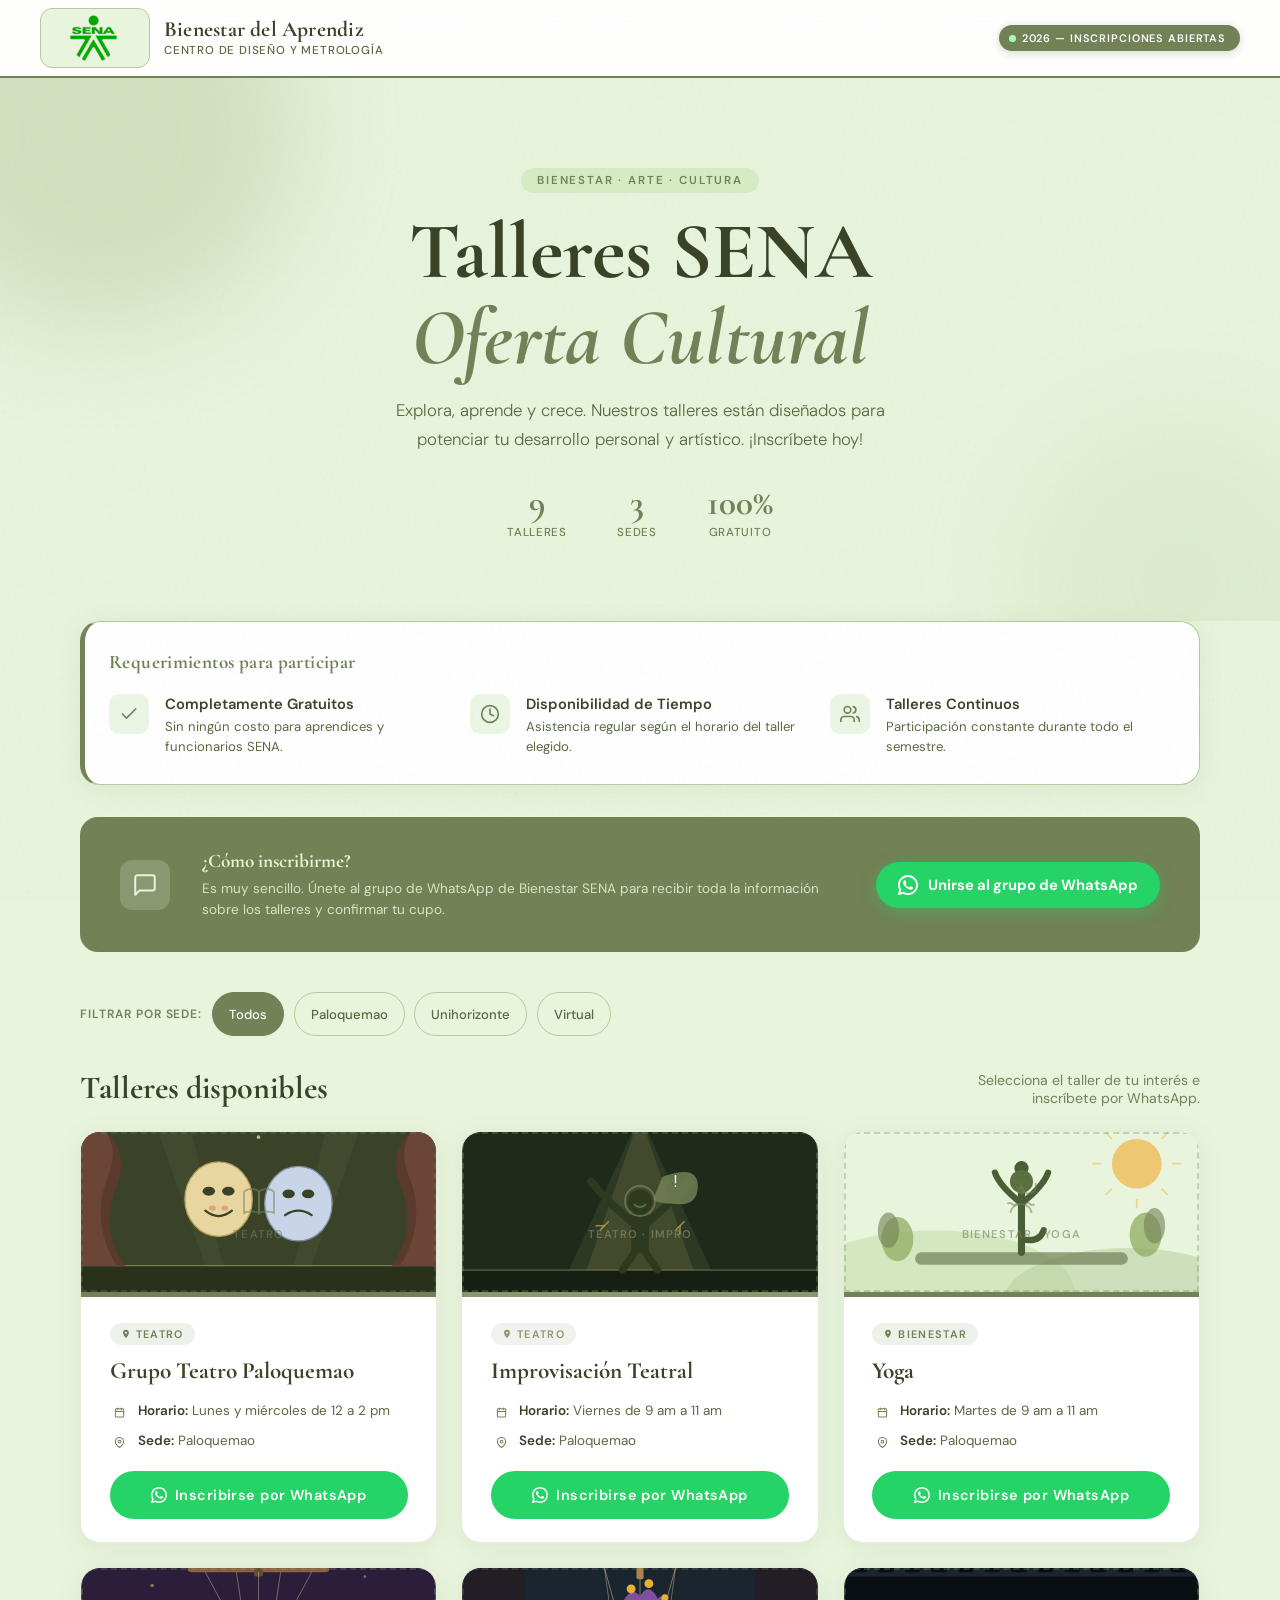
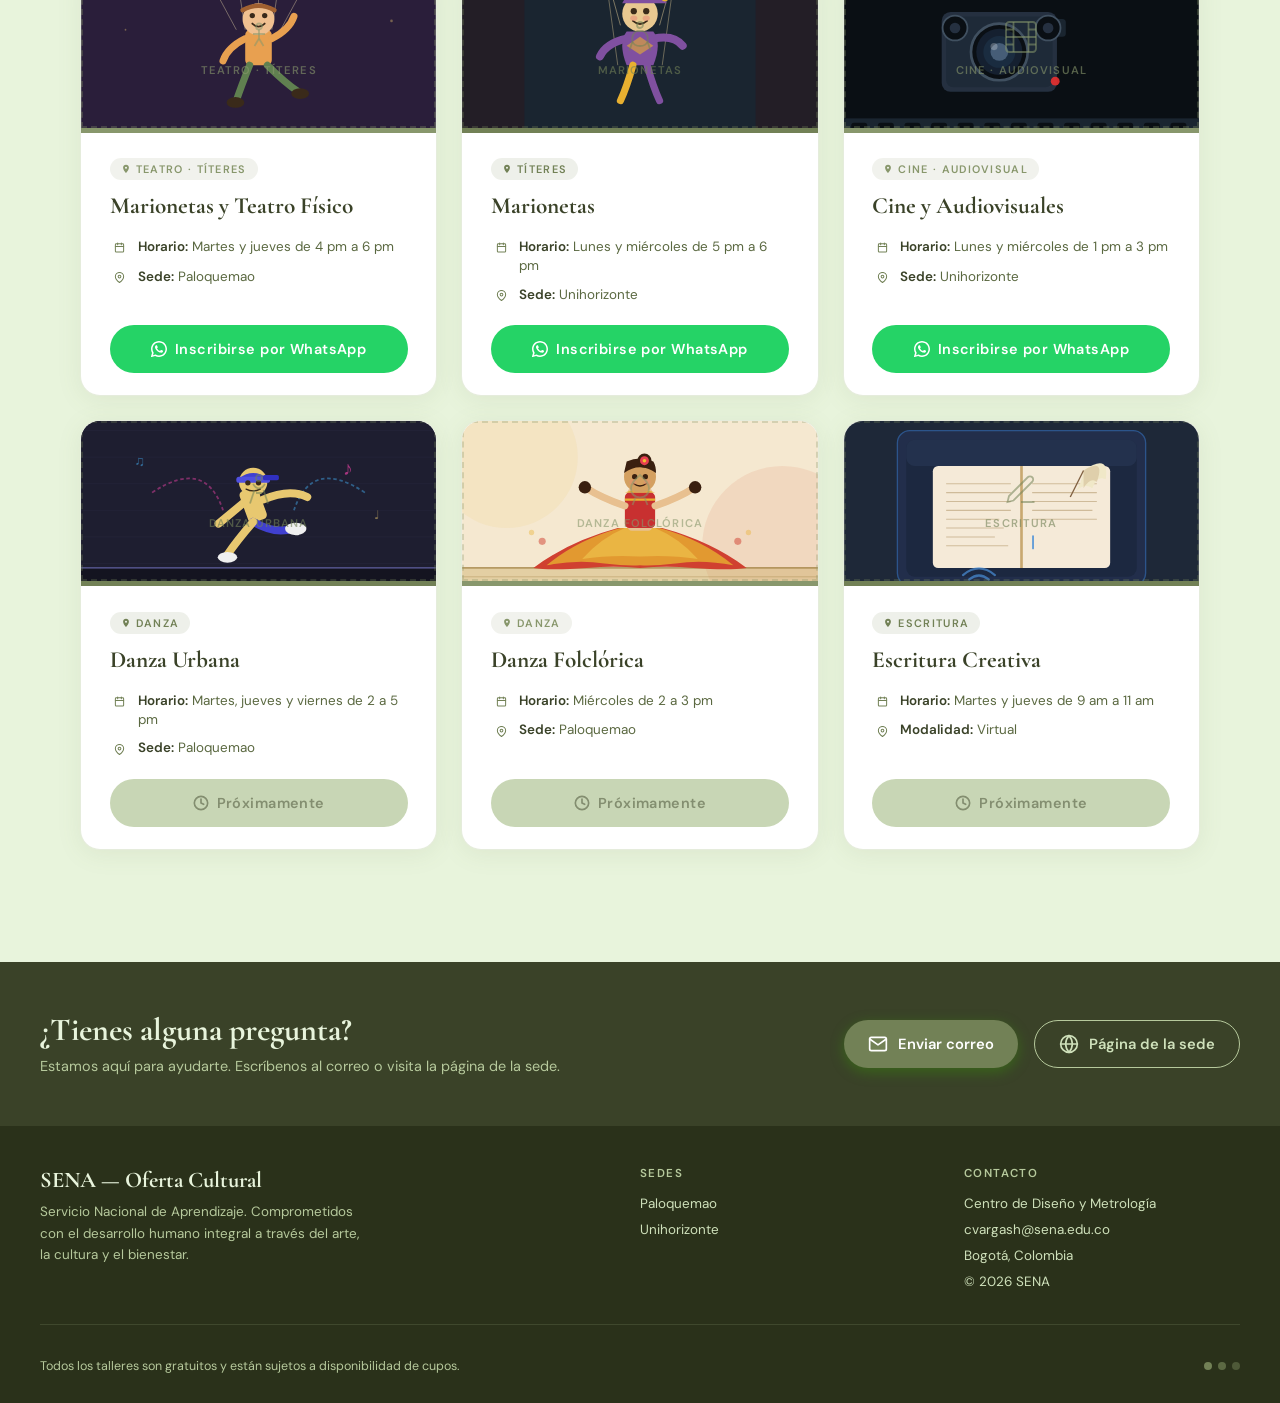
==== commit 17fa5abe: "Corrigiendo rutas para GitHub Pages" ====
--- a/index.html
+++ b/index.html
@@ -21,7 +21,7 @@
       <div class="header-brand">
         <div class="logo-slot">
           <!-- Logo SENA: reemplaza el src con la ruta real de tu imagen -->
-          <img src="/IMG/LOGOS SENA.png" alt="Logo SENA" class="logo-img" />
+          <img src="/IMG/Rectangle 1.png" alt="Logo SENA" class="logo-img" />
           <!-- Fallback si no carga la imagen -->
           <div class="logo-fallback" aria-hidden="true">
             <svg viewBox="0 0 40 40" fill="none" xmlns="http://www.w3.org/2000/svg">
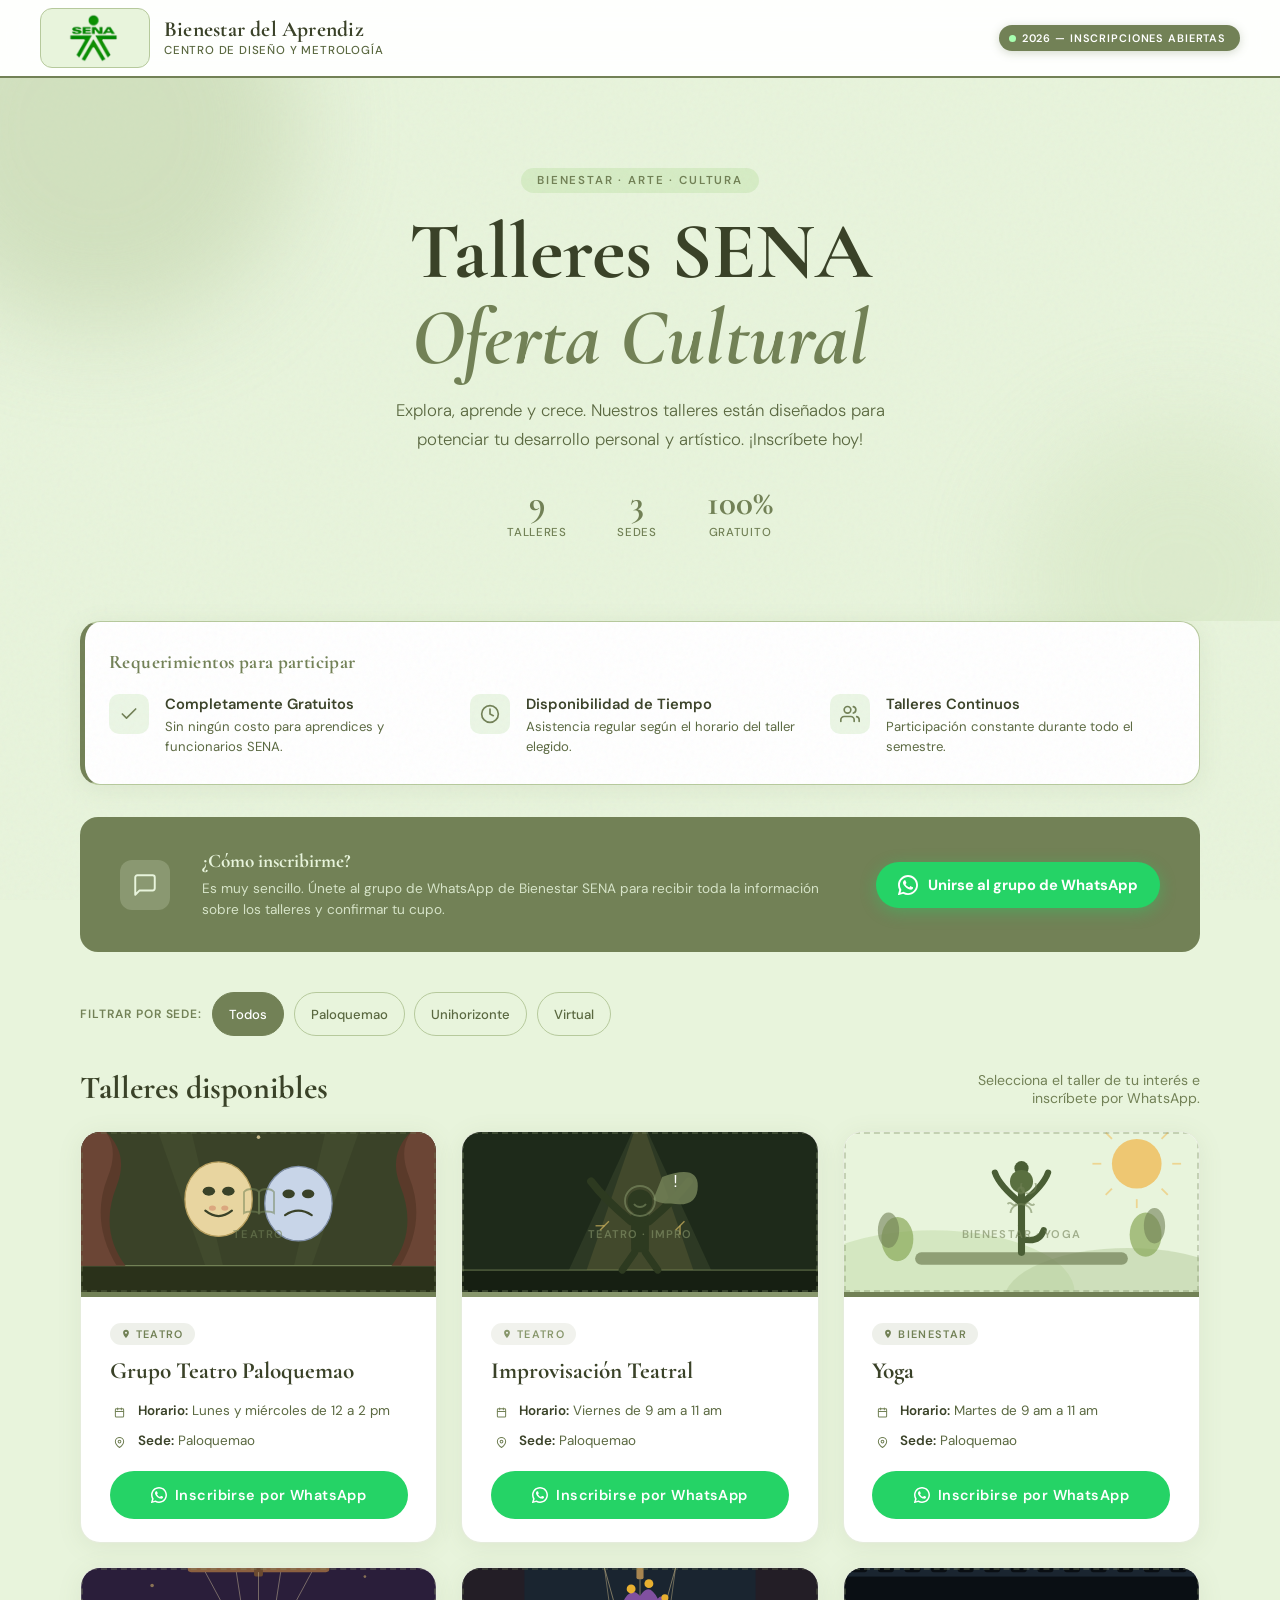
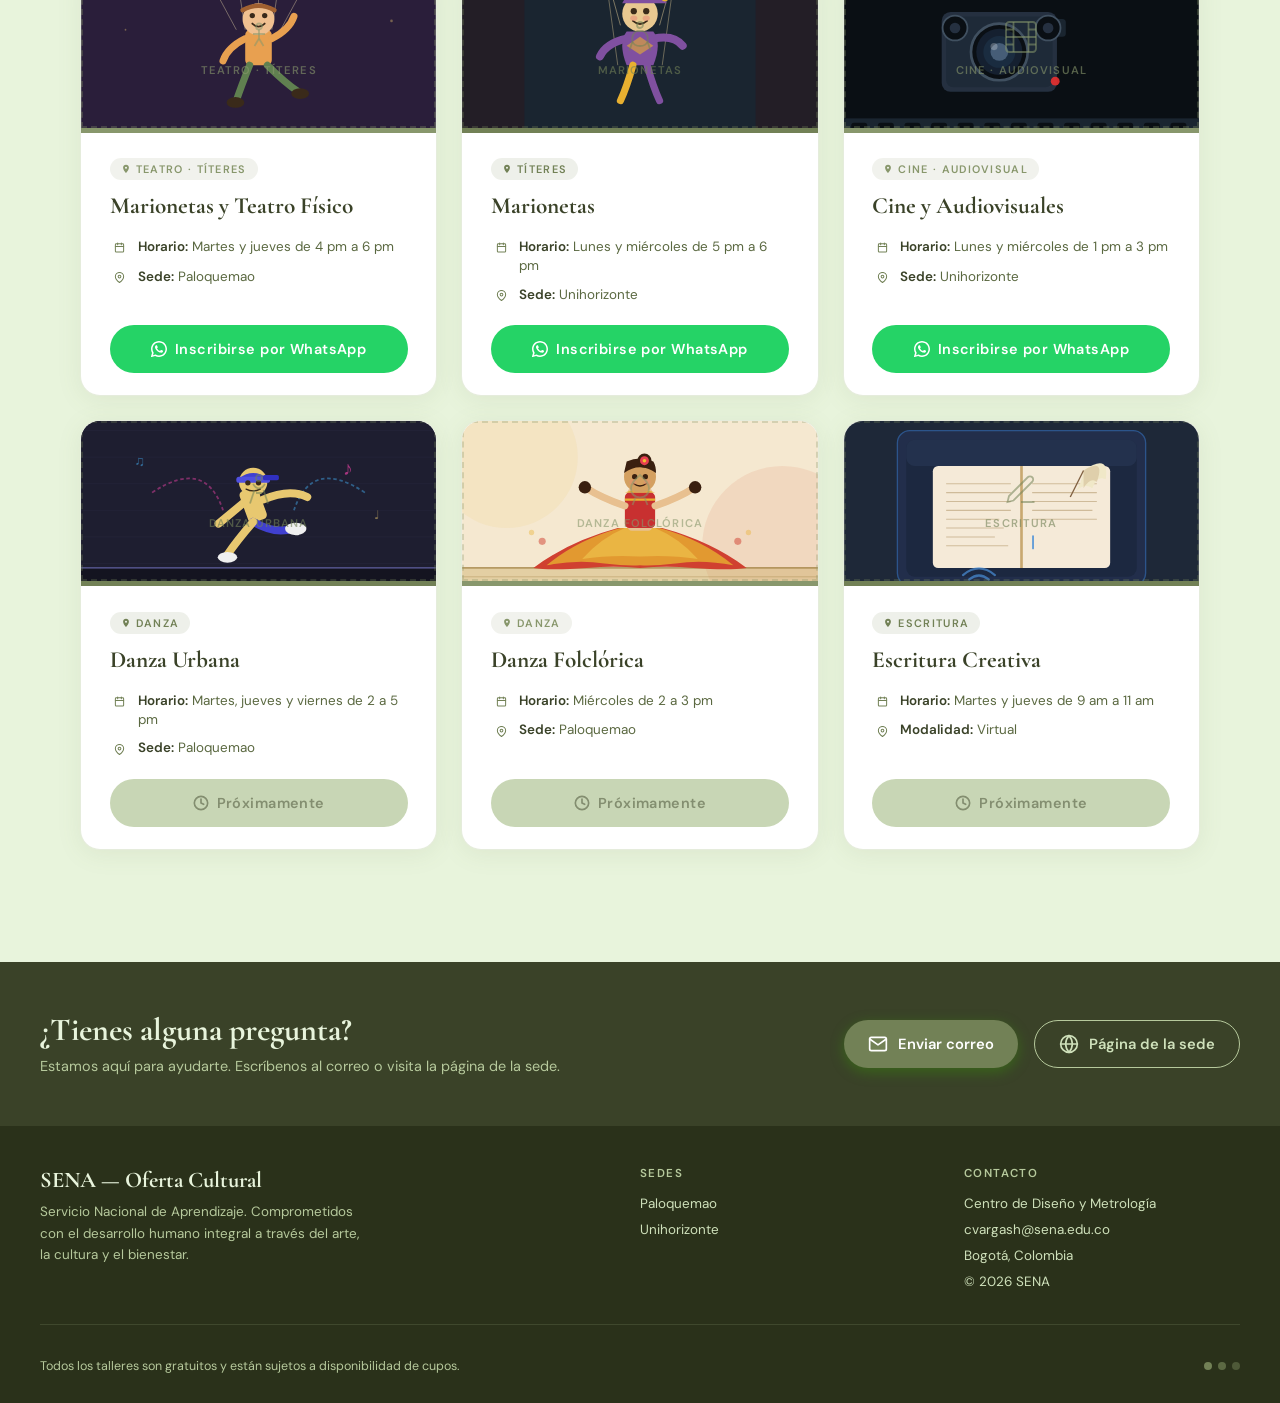
==== commit 58bad140: "Eliminada barra inicial en ruta de imagen" ====
--- a/index.html
+++ b/index.html
@@ -21,7 +21,7 @@
       <div class="header-brand">
         <div class="logo-slot">
           <!-- Logo SENA: reemplaza el src con la ruta real de tu imagen -->
-          <img src="/IMG/Rectangle 1.png" alt="Logo SENA" class="logo-img" />
+          <img src="IMG/Rectangle 1 (1) (1) (1) (1).png" alt="Logo SENA" class="logo-img" />
           <!-- Fallback si no carga la imagen -->
           <div class="logo-fallback" aria-hidden="true">
             <svg viewBox="0 0 40 40" fill="none" xmlns="http://www.w3.org/2000/svg">
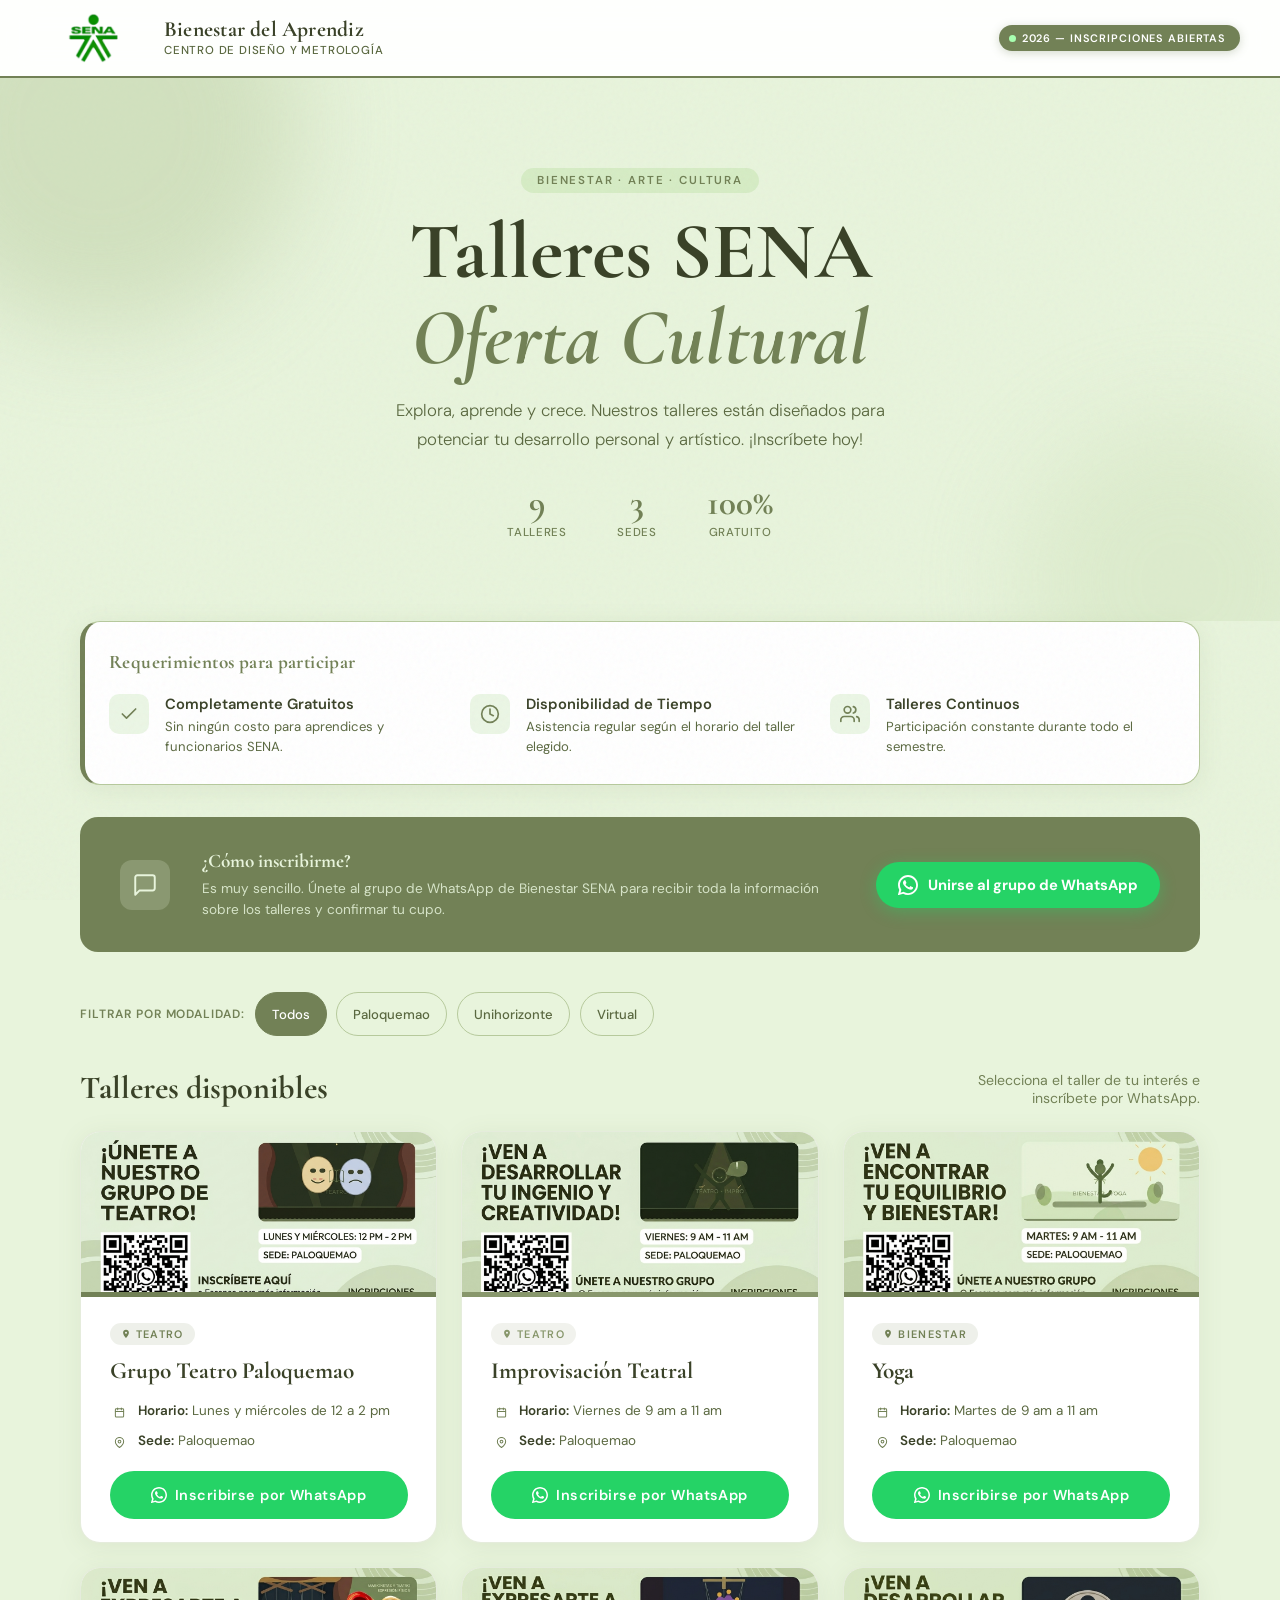
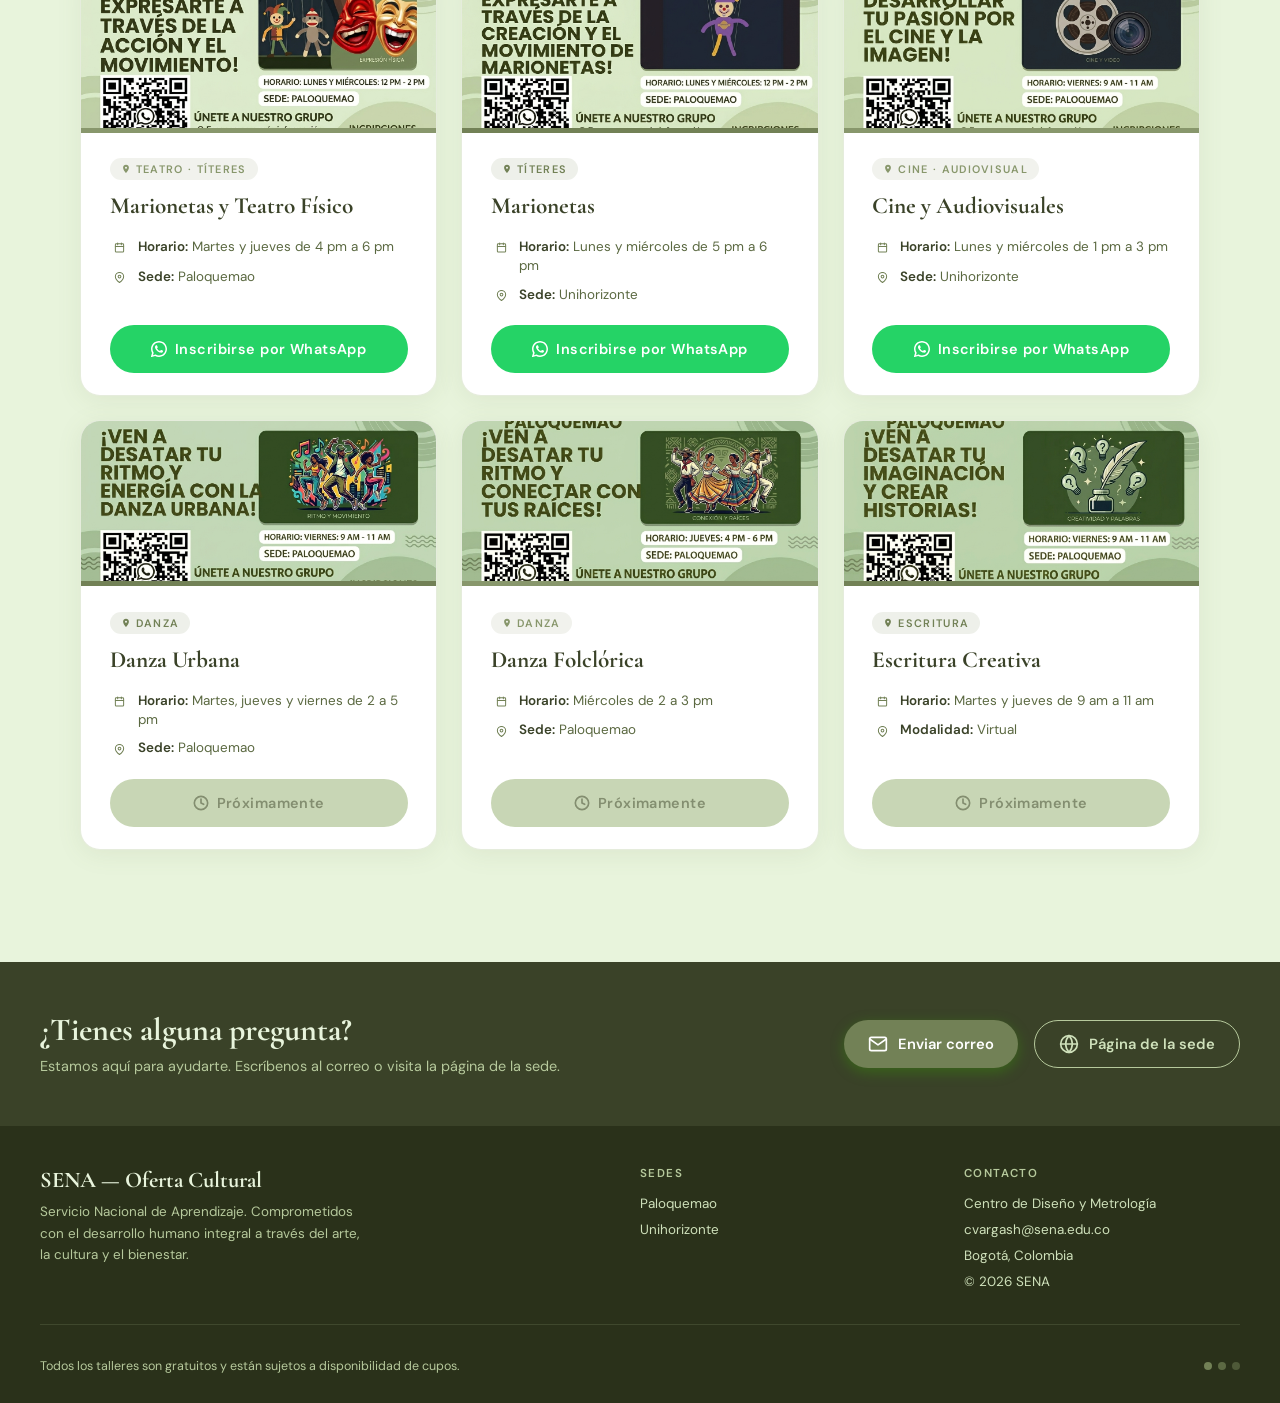
==== commit cb6a063b: "Corrección final de estilos y rutas" ====
--- a/index.html
+++ b/index.html
@@ -146,7 +146,7 @@
        FILTROS — Solo 2 sedes
        ══════════════════════════════════════════════ -->
   <div class="filter-bar">
-    <span class="filter-label">Filtrar por sede:</span>
+    <span class="filter-label">Filtrar por modalidad:</span>
     <button class="filter-btn active" data-filter="all">Todos</button>
     <button class="filter-btn" data-filter="paloquemao">Paloquemao</button>
     <button class="filter-btn" data-filter="unihorizonte">Unihorizonte</button>
@@ -170,7 +170,7 @@
       <!-- ── Card 1: Grupo Teatro Paloquemao ── -->
       <article class="card" data-sede="paloquemao" style="--card-color: #728156">
         <div class="card-image-slot">
-          <img src="[data-uri]" alt="Teatro Paloquemao" class="card-img" />
+          <img src="IMG/TEATRO.png" alt="Teatro Paloquemao" class="card-img" />
           <!-- Reemplaza src="" con la ruta de tu imagen alusiva al teatro -->
           <div class="card-image-placeholder">
             <svg viewBox="0 0 24 24" fill="none" stroke="currentColor" stroke-width="1.5"><path d="M2 6s1.5-2 5-2 5 2 5 2v14s-1.5-1-5-1-5 1-5 1V6z"/><path d="M12 6s1.5-2 5-2 5 2 5 2v14s-1.5-1-5-1-5 1-5 1V6z"/></svg>
@@ -204,7 +204,7 @@
       <!-- ── Card 2: Improvisación Teatral ── -->
       <article class="card" data-sede="paloquemao" style="--card-color: #88976C">
         <div class="card-image-slot">
-          <img src="[data-uri]" alt="Improvisación Teatral" class="card-img" />
+          <img src="IMG/Improvisación Teatral.png" alt="Improvisación Teatral" class="card-img" />
           <div class="card-image-placeholder">
             <svg viewBox="0 0 24 24" fill="none" stroke="currentColor" stroke-width="1.5"><circle cx="12" cy="12" r="10"/><path d="M8 14s1.5 2 4 2 4-2 4-2"/><line x1="9" y1="9" x2="9.01" y2="9"/><line x1="15" y1="9" x2="15.01" y2="9"/></svg>
             <span>Teatro · Impro</span>
@@ -237,7 +237,7 @@
       <!-- ── Card 3: Yoga ── -->
       <article class="card" data-sede="paloquemao" style="--card-color: #728156">
         <div class="card-image-slot">
-          <img src="[data-uri]" alt="Yoga" class="card-img" />
+          <img src="IMG/YOGA.png" alt="Yoga" class="card-img" />
           <div class="card-image-placeholder">
             <svg viewBox="0 0 24 24" fill="none" stroke="currentColor" stroke-width="1.5"><path d="M12 2a5 5 0 1 0 0-0.001"/><circle cx="12" cy="5" r="2"/><path d="M5 20c0-3 3-6 7-6s7 3 7 6"/><path d="M3 14c1-1 2-1 3 0s2 1 3 0"/><path d="M15 14c1-1 2-1 3 0s2 1 3 0"/></svg>
             <span>Bienestar · Yoga</span>
@@ -270,7 +270,7 @@
       <!-- ── Card 4: Marionetas y Teatro Físico ── -->
       <article class="card" data-sede="paloquemao" style="--card-color: #88976C">
         <div class="card-image-slot">
-          <img src="[data-uri]" alt="Marionetas y Teatro Físico" class="card-img" />
+          <img src="IMG/Teatro fisico.png" class="card-img" />
           <div class="card-image-placeholder">
             <svg viewBox="0 0 24 24" fill="none" stroke="currentColor" stroke-width="1.5"><circle cx="12" cy="5" r="2"/><line x1="12" y1="7" x2="12" y2="13"/><line x1="8" y1="10" x2="16" y2="10"/><line x1="12" y1="13" x2="9" y2="18"/><line x1="12" y1="13" x2="15" y2="18"/></svg>
             <span>Teatro · Títeres</span>
@@ -303,7 +303,7 @@
       <!-- ── Card 5: Marionetas ── -->
       <article class="card" data-sede="unihorizonte" style="--card-color: #728156">
         <div class="card-image-slot">
-          <img src="[data-uri]" alt="Marionetas" class="card-img" />
+          <img src="IMG/Marionetas.png" alt="Marionetas" class="card-img" />
           <div class="card-image-placeholder">
             <svg viewBox="0 0 24 24" fill="none" stroke="currentColor" stroke-width="1.5"><circle cx="12" cy="4" r="2"/><path d="M10 8 Q6 10 7 15 Q8 18 12 18 Q16 18 17 15 Q18 10 14 8 Z"/><line x1="7" y1="15" x2="5" y2="21"/><line x1="17" y1="15" x2="19" y2="21"/></svg>
             <span>Marionetas</span>
@@ -336,7 +336,7 @@
       <!-- ── Card 6: Cine y Audiovisuales ── -->
       <article class="card" data-sede="unihorizonte" style="--card-color: #88976C">
         <div class="card-image-slot">
-          <img src="[data-uri]" alt="Cine y Audiovisuales" class="card-img" />
+          <img src="IMG/Cine y Audiovisuales.png" class="card-img" />
           <div class="card-image-placeholder">
             <svg viewBox="0 0 24 24" fill="none" stroke="currentColor" stroke-width="1.5"><rect x="2" y="2" width="20" height="20" rx="2.18"/><line x1="7" y1="2" x2="7" y2="22"/><line x1="17" y1="2" x2="17" y2="22"/><line x1="2" y1="12" x2="22" y2="12"/><line x1="2" y1="7" x2="7" y2="7"/><line x1="2" y1="17" x2="7" y2="17"/><line x1="17" y1="17" x2="22" y2="17"/><line x1="17" y1="7" x2="22" y2="7"/></svg>
             <span>Cine · Audiovisual</span>
@@ -369,7 +369,7 @@
       <!-- ── Card 7: Danza Urbana ── -->
       <article class="card" data-sede="paloquemao" style="--card-color: #728156">
         <div class="card-image-slot">
-          <img src="[data-uri]" alt="Danza Urbana" class="card-img" />
+          <img src="IMG/Danza Urbana.png" alt="Danza Urbana" class="card-img" />
           <div class="card-image-placeholder">
             <svg viewBox="0 0 24 24" fill="none" stroke="currentColor" stroke-width="1.5"><circle cx="12" cy="4" r="2"/><path d="M9 12 L6 21"/><path d="M15 12 L18 21"/><path d="M8 8 Q12 14 16 8"/><path d="M10 14 L14 14"/></svg>
             <span>Danza Urbana</span>
@@ -402,7 +402,7 @@
       <!-- ── Card 8: Danza Folclórica ── -->
       <article class="card" data-sede="paloquemao" style="--card-color: #88976C">
         <div class="card-image-slot">
-          <img src="[data-uri]" alt="Danza Folclórica" class="card-img" />
+          <img src="IMG/Danza Folclórica.png" alt="Danza Folclórica" class="card-img" />
           <div class="card-image-placeholder">
             <svg viewBox="0 0 24 24" fill="none" stroke="currentColor" stroke-width="1.5"><path d="M12 2 C9 5 6 7 6 11 C6 15 9 17 12 17 C15 17 18 15 18 11 C18 7 15 5 12 2 Z"/><path d="M9 17 L7 22"/><path d="M15 17 L17 22"/></svg>
             <span>Danza Folclórica</span>
@@ -435,7 +435,7 @@
             <!-- ── Card 9: Escritura Creativa ── -->
       <article class="card" data-sede="virtual" style="--card-color: #728156">
         <div class="card-image-slot">
-          <img src="[data-uri]" alt="Escritura Creativa" class="card-img" />
+          <img src="IMG/Escritura Creativa.png" alt="Escritura Creativa" class="card-img" />
           <div class="card-image-placeholder">
             <svg viewBox="0 0 24 24" fill="none" stroke="currentColor" stroke-width="1.5"><path d="M12 20h9"/><path d="M16.5 3.5a2.121 2.121 0 0 1 3 3L7 19l-4 1 1-4L16.5 3.5z"/></svg>
             <span>Escritura</span>
--- a/Styless.css
+++ b/Styless.css
@@ -84,11 +84,7 @@
   display: flex;
   align-items: center;
   justify-content: center;
-  border-radius: 12px;
-  background: var(--c5);
-  overflow: hidden;
   flex-shrink: 0;
-  border: 1.5px solid var(--c3);
   position: relative;
 }
 
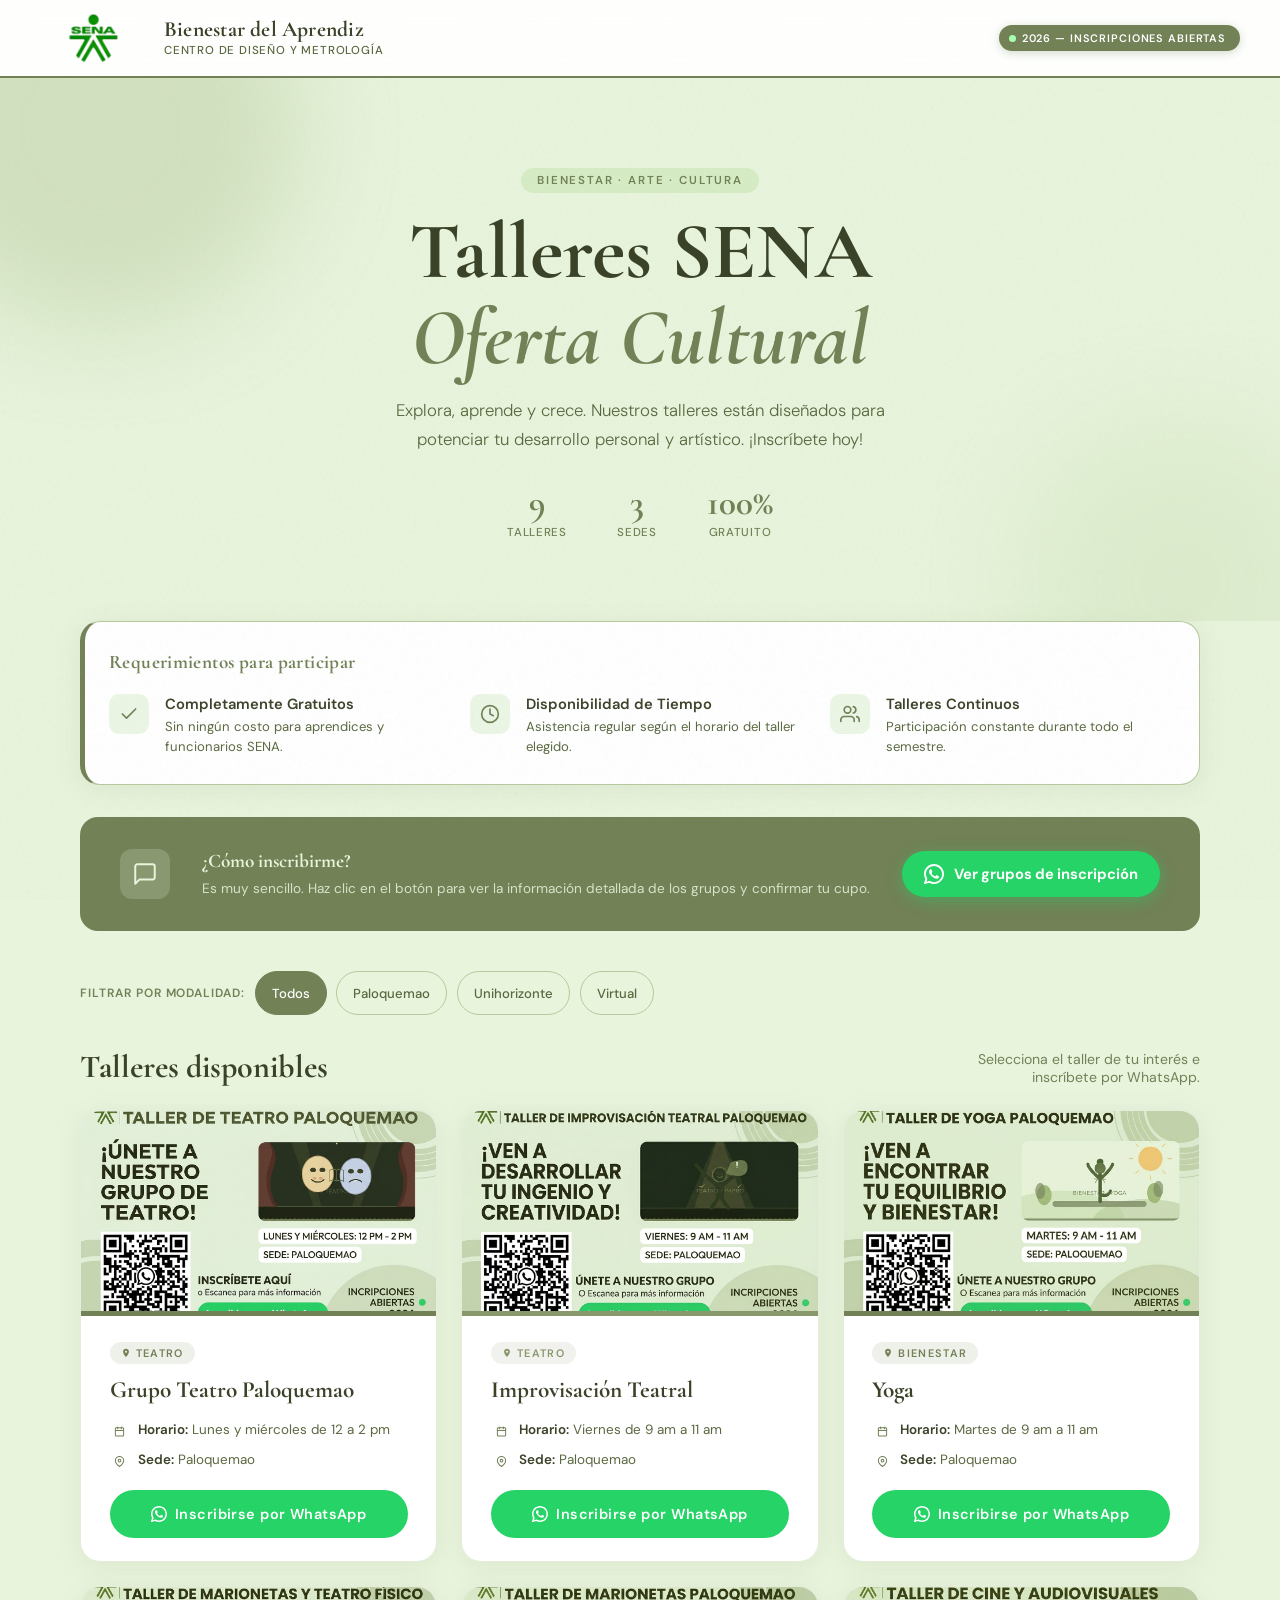
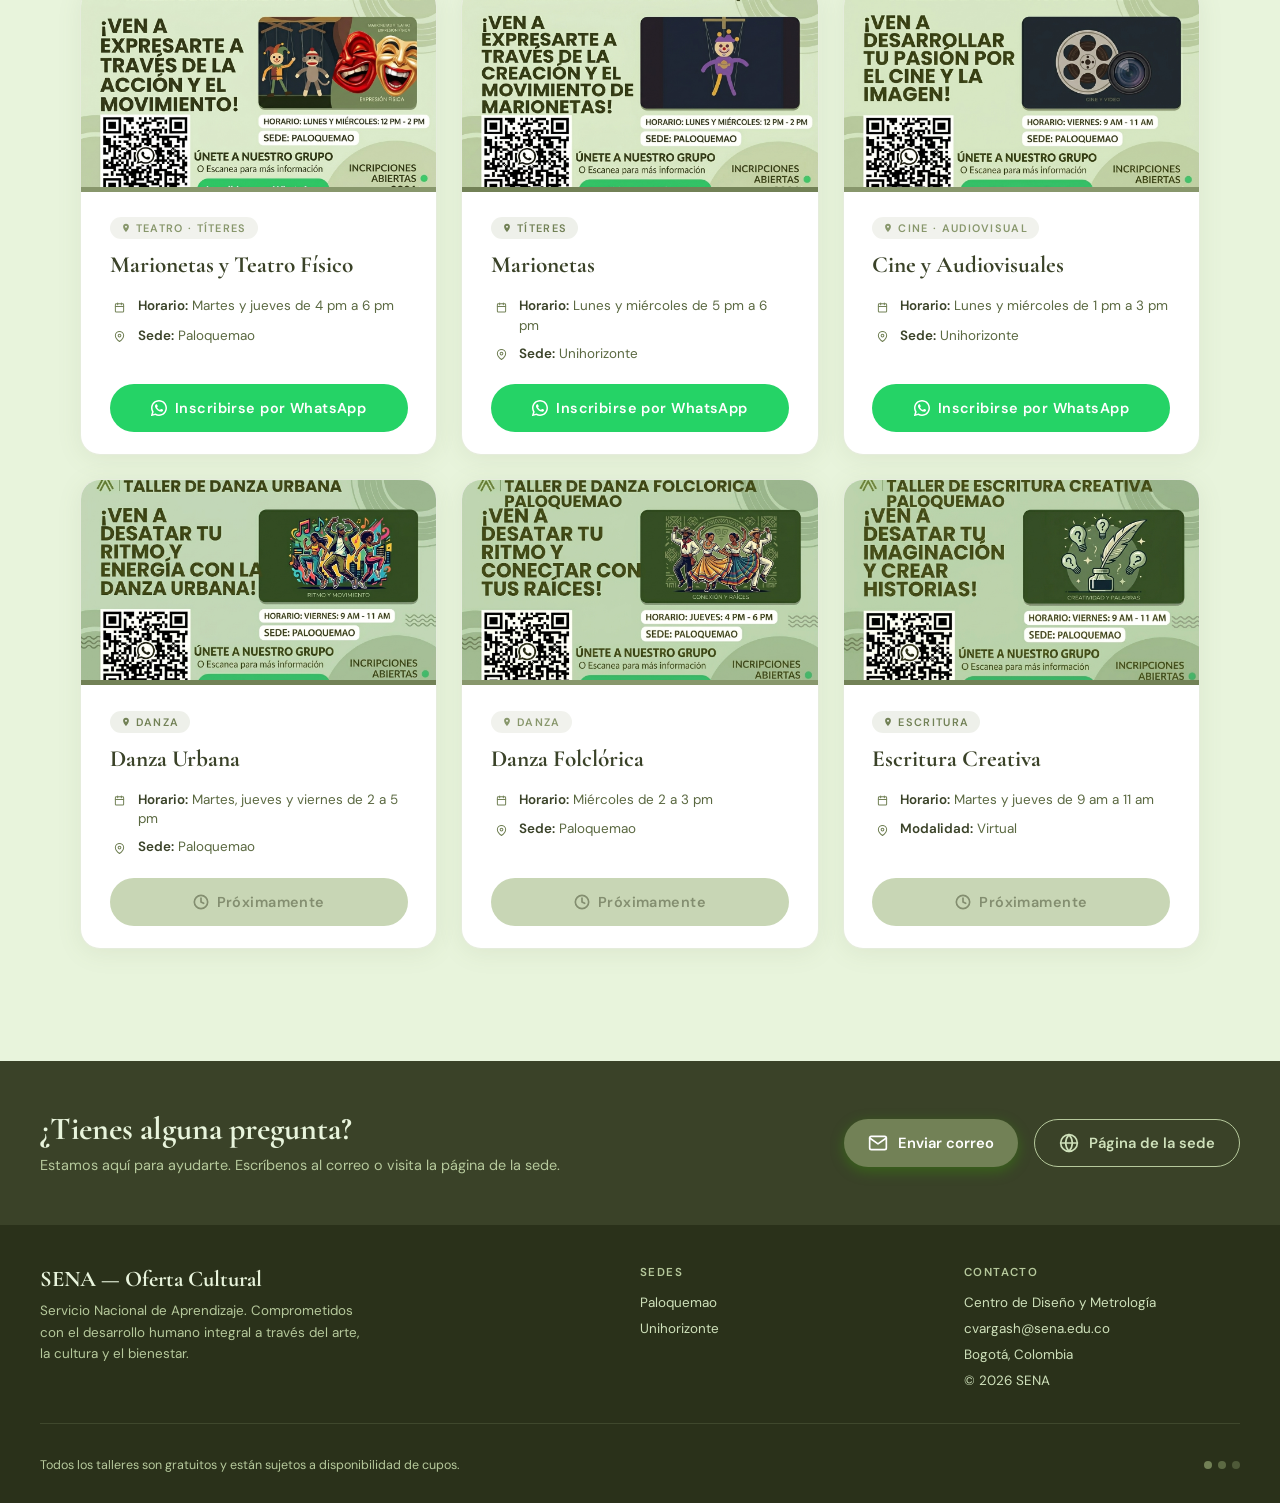
==== commit 6a239daf: "Mejora de los estilos CSS" ====
--- a/index.html
+++ b/index.html
@@ -118,29 +118,27 @@
   <!-- ══════════════════════════════════════════════
        CÓMO INSCRIBIRSE — WhatsApp
        ══════════════════════════════════════════════ -->
-  <div class="info-banner">
-    <div class="info-banner-inner">
-      <div class="info-banner-icon">
-        <svg viewBox="0 0 24 24" fill="none" stroke="currentColor" stroke-width="1.8" stroke-linecap="round" stroke-linejoin="round">
-          <path d="M21 15a2 2 0 0 1-2 2H7l-4 4V5a2 2 0 0 1 2-2h14a2 2 0 0 1 2 2z"/>
-        </svg>
-      </div>
-      <div class="info-banner-text">
-        <h3>¿Cómo inscribirme?</h3>
-        <p>Es muy sencillo. Únete al grupo de WhatsApp de Bienestar SENA para recibir toda la información sobre los talleres y confirmar tu cupo.</p>
-      </div>
-      <a href="URL_WHATSAPP_GRUPO_AQUI"
-         target="_blank"
-         rel="noopener noreferrer"
-         class="btn-whatsapp">
-        <svg width="20" height="20" viewBox="0 0 24 24" fill="currentColor">
-          <path d="M17.472 14.382c-.297-.149-1.758-.867-2.03-.967-.273-.099-.471-.148-.67.15-.197.297-.767.966-.94 1.164-.173.199-.347.223-.644.075-.297-.15-1.255-.463-2.39-1.475-.883-.788-1.48-1.761-1.653-2.059-.173-.297-.018-.458.13-.606.134-.133.298-.347.446-.52.149-.174.198-.298.298-.497.099-.198.05-.371-.025-.52-.075-.149-.669-1.612-.916-2.207-.242-.579-.487-.5-.669-.51-.173-.008-.371-.01-.57-.01-.198 0-.52.074-.792.372-.272.297-1.04 1.016-1.04 2.479 0 1.462 1.065 2.875 1.213 3.074.149.198 2.096 3.2 5.077 4.487.709.306 1.262.489 1.694.625.712.227 1.36.195 1.871.118.571-.085 1.758-.719 2.006-1.413.248-.694.248-1.289.173-1.413-.074-.124-.272-.198-.57-.347z"/>
-          <path d="M12 0C5.373 0 0 5.373 0 12c0 2.127.558 4.126 1.532 5.859L.057 23.03a.75.75 0 0 0 .914.914l5.17-1.475A11.943 11.943 0 0 0 12 24c6.627 0 12-5.373 12-12S18.627 0 12 0zm0 21.75a9.713 9.713 0 0 1-4.951-1.355l-.355-.212-3.677 1.05 1.068-3.565-.232-.367A9.718 9.718 0 0 1 2.25 12C2.25 6.615 6.615 2.25 12 2.25S21.75 6.615 21.75 12 17.385 21.75 12 21.75z"/>
-        </svg>
-        Unirse al grupo de WhatsApp
-      </a>
+<div class="info-banner">
+  <div class="info-banner-inner">
+    <div class="info-banner-icon">
+      <svg viewBox="0 0 24 24" fill="none" stroke="currentColor" stroke-width="1.8" stroke-linecap="round" stroke-linejoin="round">
+        <path d="M21 15a2 2 0 0 1-2 2H7l-4 4V5a2 2 0 0 1 2-2h14a2 2 0 0 1 2 2z"/>
+      </svg>
     </div>
+    <div class="info-banner-text">
+      <h3>¿Cómo inscribirme?</h3>
+      <p>Es muy sencillo. Haz clic en el botón para ver la información detallada de los grupos y confirmar tu cupo.</p>
+    </div>
+    <a href="sena_grupos_refactored%20(2).html"
+       class="btn-whatsapp">
+      <svg width="20" height="20" viewBox="0 0 24 24" fill="currentColor">
+        <path d="M17.472 14.382c-.297-.149-1.758-.867-2.03-.967-.273-.099-.471-.148-.67.15-.197.297-.767.966-.94 1.164-.173.199-.347.223-.644.075-.297-.15-1.255-.463-2.39-1.475-.883-.788-1.48-1.761-1.653-2.059-.173-.297-.018-.458.13-.606.134-.133.298-.347.446-.52.149-.174.198-.298.298-.497.099-.198.05-.371-.025-.52-.075-.149-.669-1.612-.916-2.207-.242-.579-.487-.5-.669-.51-.173-.008-.371-.01-.57-.01-.198 0-.52.074-.792.372-.272.297-1.04 1.016-1.04 2.479 0 1.462 1.065 2.875 1.213 3.074.149.198 2.096 3.2 5.077 4.487.709.306 1.262.489 1.694.625.712.227 1.36.195 1.871.118.571-.085 1.758-.719 2.006-1.413.248-.694.248-1.289.173-1.413-.074-.124-.272-.198-.57-.347z"/>
+        <path d="M12 0C5.373 0 0 5.373 0 12c0 2.127.558 4.126 1.532 5.859L.057 23.03a.75.75 0 0 0 .914.914l5.17-1.475A11.943 11.943 0 0 0 12 24c6.627 0 12-5.373 12-12S18.627 0 12 0zm0 21.75a9.713 9.713 0 0 1-4.951-1.355l-.355-.212-3.677 1.05 1.068-3.565-.232-.367A9.718 9.718 0 0 1 2.25 12C2.25 6.615 6.615 2.25 12 2.25S21.75 6.615 21.75 12 17.385 21.75 12 21.75z"/>
+      </svg>
+      Ver grupos de inscripción
+    </a>
   </div>
+</div>
 
   <!-- ══════════════════════════════════════════════
        FILTROS — Solo 2 sedes
@@ -608,4 +606,4 @@
     });
   </script>
 </body>
-</html>
+</html>
--- a/Styless.css
+++ b/Styless.css
@@ -684,16 +684,65 @@
 .footer-dots span:nth-child(2) { opacity: 0.7; }
 
 /* ════════════════════════════════════════════════
-   BREAKPOINTS
-   ════════════════════════════════════════════════ */
+   BREAKPOINTS — Mobile-first responsive
+   ════════════════════════════════════════════════ */
+
+/* ── Pantallas muy pequeñas (< 360px) ── */
+@media (max-width: 359px) {
+  .header-brand-title { font-size: 1.05rem; }
+  .header-brand-sub   { display: none; }
+  .header-badge       { display: none; }
+  .logo-slot          { width: 48px; height: 44px; }
+  .hero h1            { font-size: 1.9rem; }
+  .filter-btn         { font-size: 0.75rem; padding: 0 12px; min-height: 40px; }
+}
+
+/* ── Móvil pequeño (< 480px) — badge compacto ── */
+@media (max-width: 479px) {
+  /* Header: ocultar el badge en pantallas muy ajustadas */
+  .header-badge { 
+    font-size: 0.62rem;
+    padding: 5px 10px 5px 8px;
+    letter-spacing: 0.04em;
+  }
+  /* Reducir el "2026 — Inscripciones abiertas" a solo el dot + año */
+  .header-badge::before { content: ''; }
+
+  /* Info banner: botón al ancho completo en móvil */
+  .info-banner-inner  { flex-direction: column; align-items: stretch; }
+  .btn-whatsapp       { width: 100%; justify-content: center; }
+
+  /* Filtros: ocultar label para dar más espacio a los botones */
+  .filter-label { display: none; }
+
+  /* Contacto: botones apilados y a ancho completo */
+  .contacto-acciones  { flex-direction: column; }
+  .btn-contacto       { width: 100%; justify-content: center; }
+
+  /* Footer bottom: apilar en lugar de row */
+  .footer-bottom { flex-direction: column; align-items: flex-start; }
+}
+
+/* ── 480px ── */
 @media (min-width: 480px) {
   :root { --px: 1.25rem; }
   .hero { padding: 70px var(--px) 64px; }
   .section-header { flex-direction: row; align-items: flex-end; justify-content: space-between; }
   .section-header p { text-align: right; max-width: 260px; }
   .requisitos-grid { grid-template-columns: 1fr 1fr; }
-}
-
+  /* Info banner: icono + texto en fila, botón debajo */
+  .info-banner-inner  { flex-wrap: wrap; }
+  .btn-whatsapp       { width: 100%; justify-content: center; flex-shrink: 1; }
+}
+
+/* ── 560px: botón WhatsApp vuelve a su tamaño natural ── */
+@media (min-width: 560px) {
+  .btn-whatsapp { width: auto; justify-content: initial; flex-shrink: 0; }
+  .btn-contacto { width: auto; justify-content: initial; }
+  .contacto-acciones { flex-direction: row; flex-wrap: wrap; }
+}
+
+/* ── 640px ── */
 @media (min-width: 640px) {
   :root { --px: 1.5rem; }
   .header-inner { height: 72px; }
@@ -704,8 +753,11 @@
   .footer-top { grid-template-columns: 1fr 1fr; gap: 2rem; }
   .footer-brand { grid-column: 1 / -1; }
   .contacto-inner { flex-direction: row; align-items: center; justify-content: space-between; }
-}
-
+  .filter-label { display: inline; } /* restaurar label de filtros */
+  .footer-bottom { flex-direction: row; align-items: center; }
+}
+
+/* ── 768px ── */
 @media (min-width: 768px) {
   :root { --px: 2rem; }
   .header-inner { height: 76px; }
@@ -713,21 +765,35 @@
   .logos-bar { gap: 20px; }
   .hero { padding: 90px var(--px) 80px; }
   .requisitos-grid { grid-template-columns: repeat(3, 1fr); }
-  .info-banner-inner { padding: 2rem 2.5rem; gap: 2rem; }
+  .info-banner-inner { padding: 2rem 2.5rem; gap: 2rem; flex-wrap: nowrap; }
   .section-header { margin-bottom: 1.5rem; }
   .footer-top { grid-template-columns: 2fr 1fr 1fr; gap: 3rem; }
   .footer-brand { grid-column: auto; }
   .card-image-slot { height: 160px; }
 }
 
+/* ── 1024px ── */
 @media (min-width: 1024px) {
   .cards-grid { grid-template-columns: repeat(3, 1fr); gap: 1.5rem; }
   .main-content { padding-bottom: 6rem; }
   .card-body { padding: 1.6rem 1.8rem 1.4rem; }
-}
-
+  .card-image-slot { height: 180px; }
+}
+
+/* ── 1280px ── */
 @media (min-width: 1280px) {
   :root { --px: 2.5rem; }
+  .card-image-slot { height: 200px; }
+}
+
+/* ── Touch / dispositivos táctiles: áreas de toque mínimas ── */
+@media (hover: none) and (pointer: coarse) {
+  .filter-btn   { min-height: 48px; }
+  .btn-contacto { min-height: 52px; }
+  .btn-whatsapp { min-height: 52px; }
+  .btn-inscripcion { min-height: 52px; }
+  /* Deshabilitar parallax (usa mousemove, no funciona en touch) */
+  .hero-decoration { transition: none !important; }
 }
 
 /* ════════════════════════════════════════════════
@@ -780,4 +846,4 @@
 .sr-only {
   position: absolute; width: 1px; height: 1px;
   overflow: hidden; clip: rect(0,0,0,0); white-space: nowrap;
-}
+}
